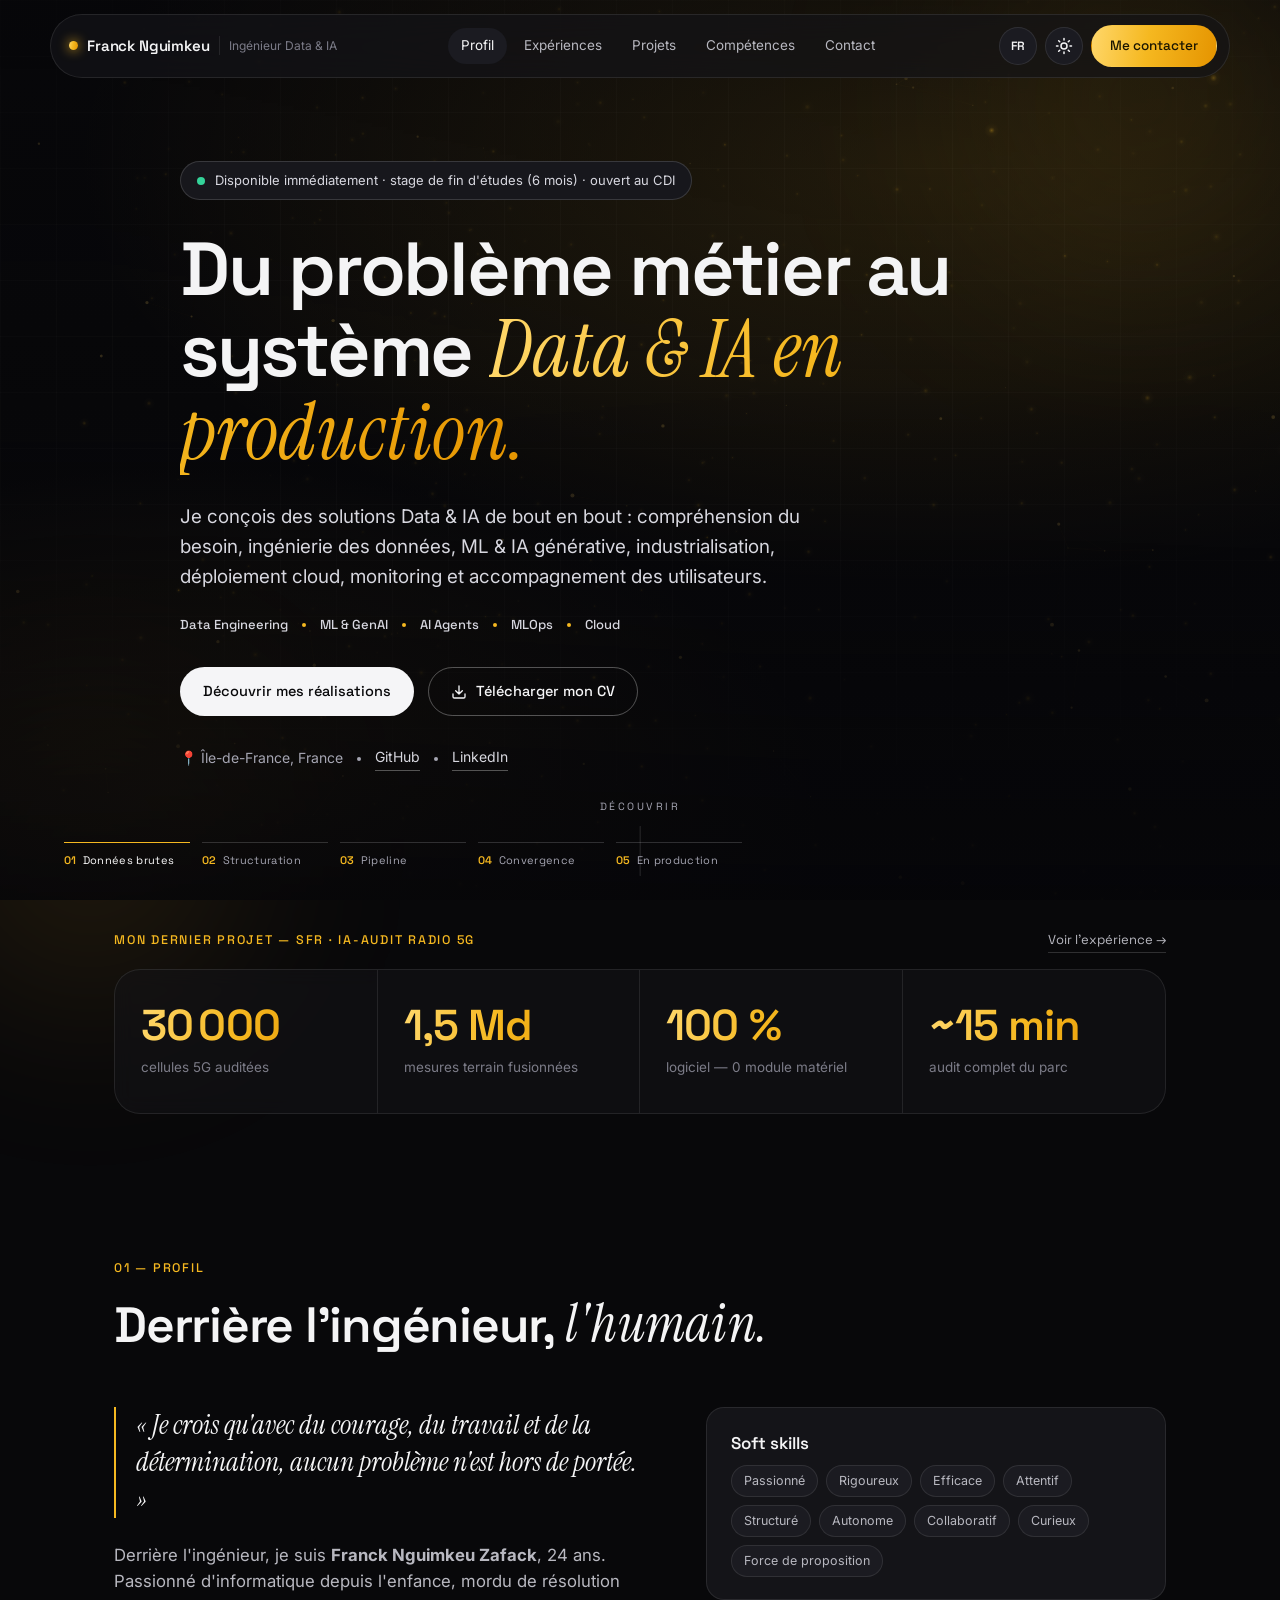
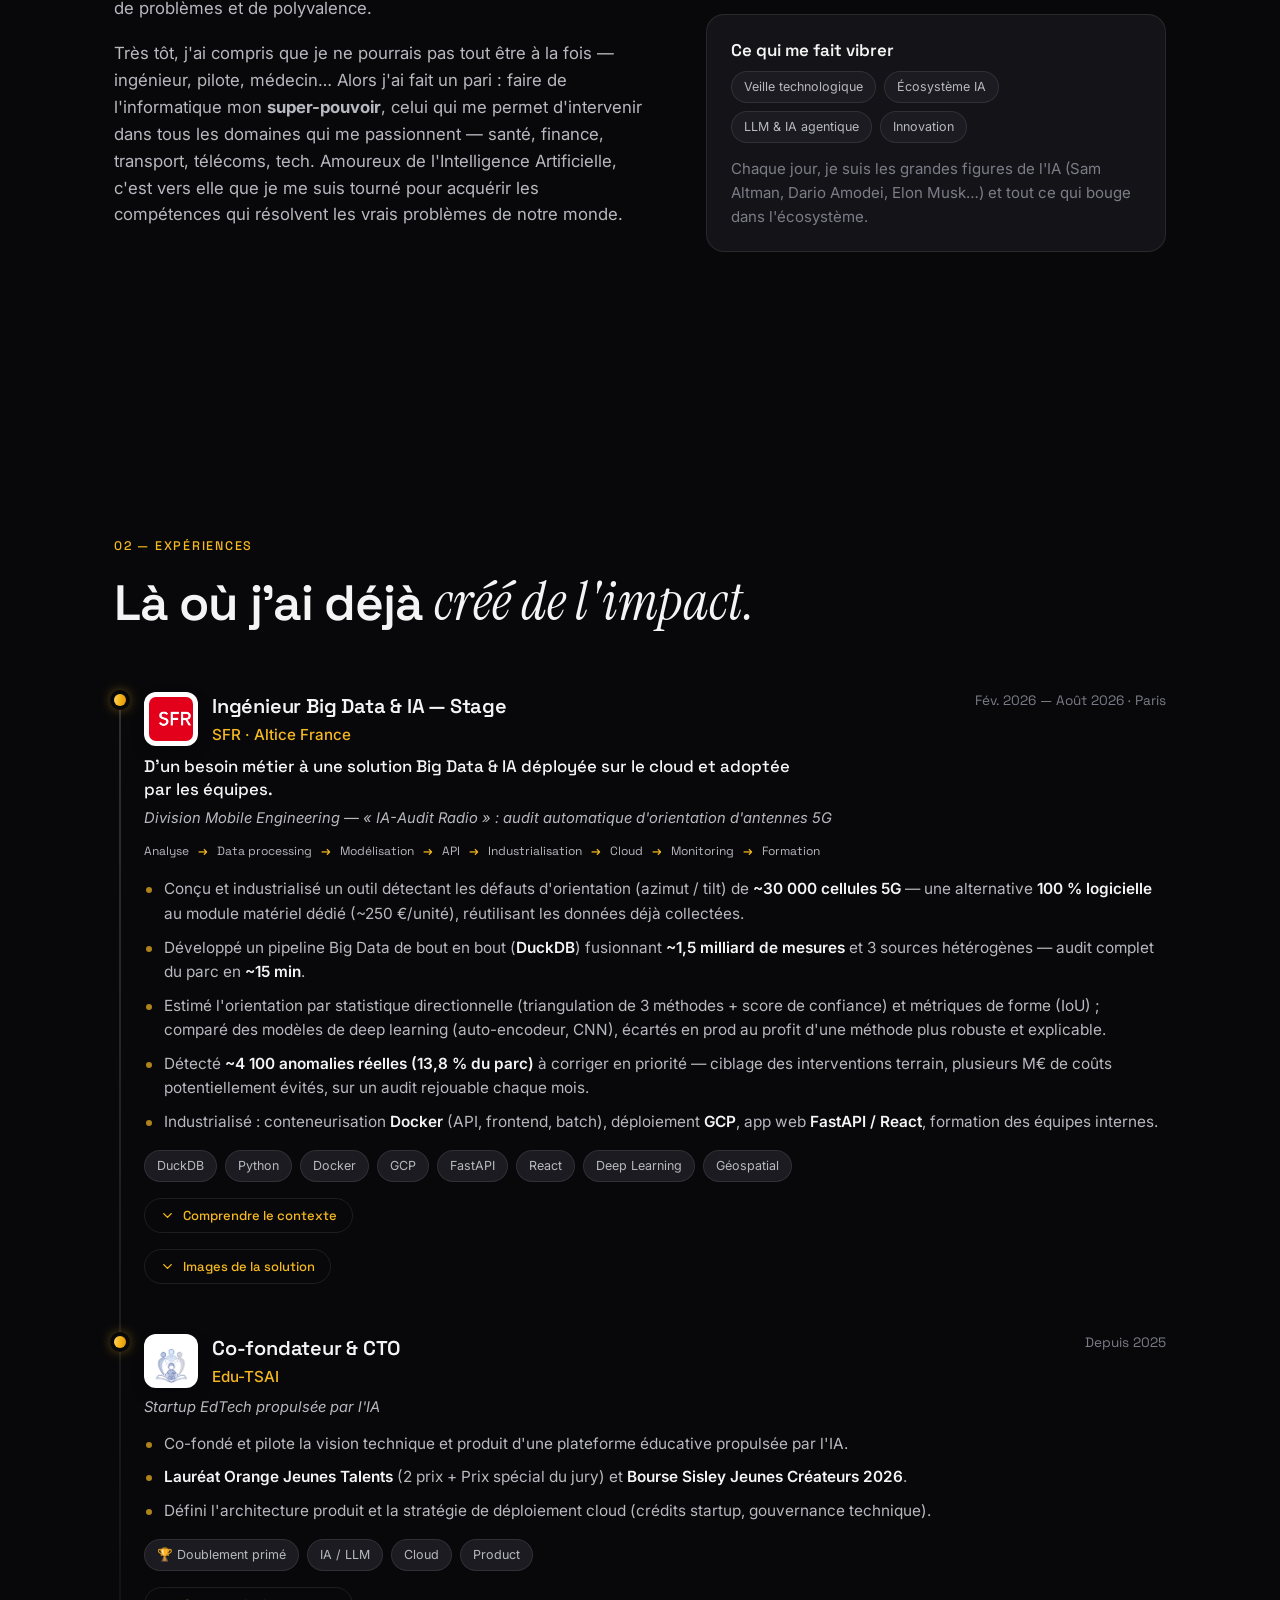
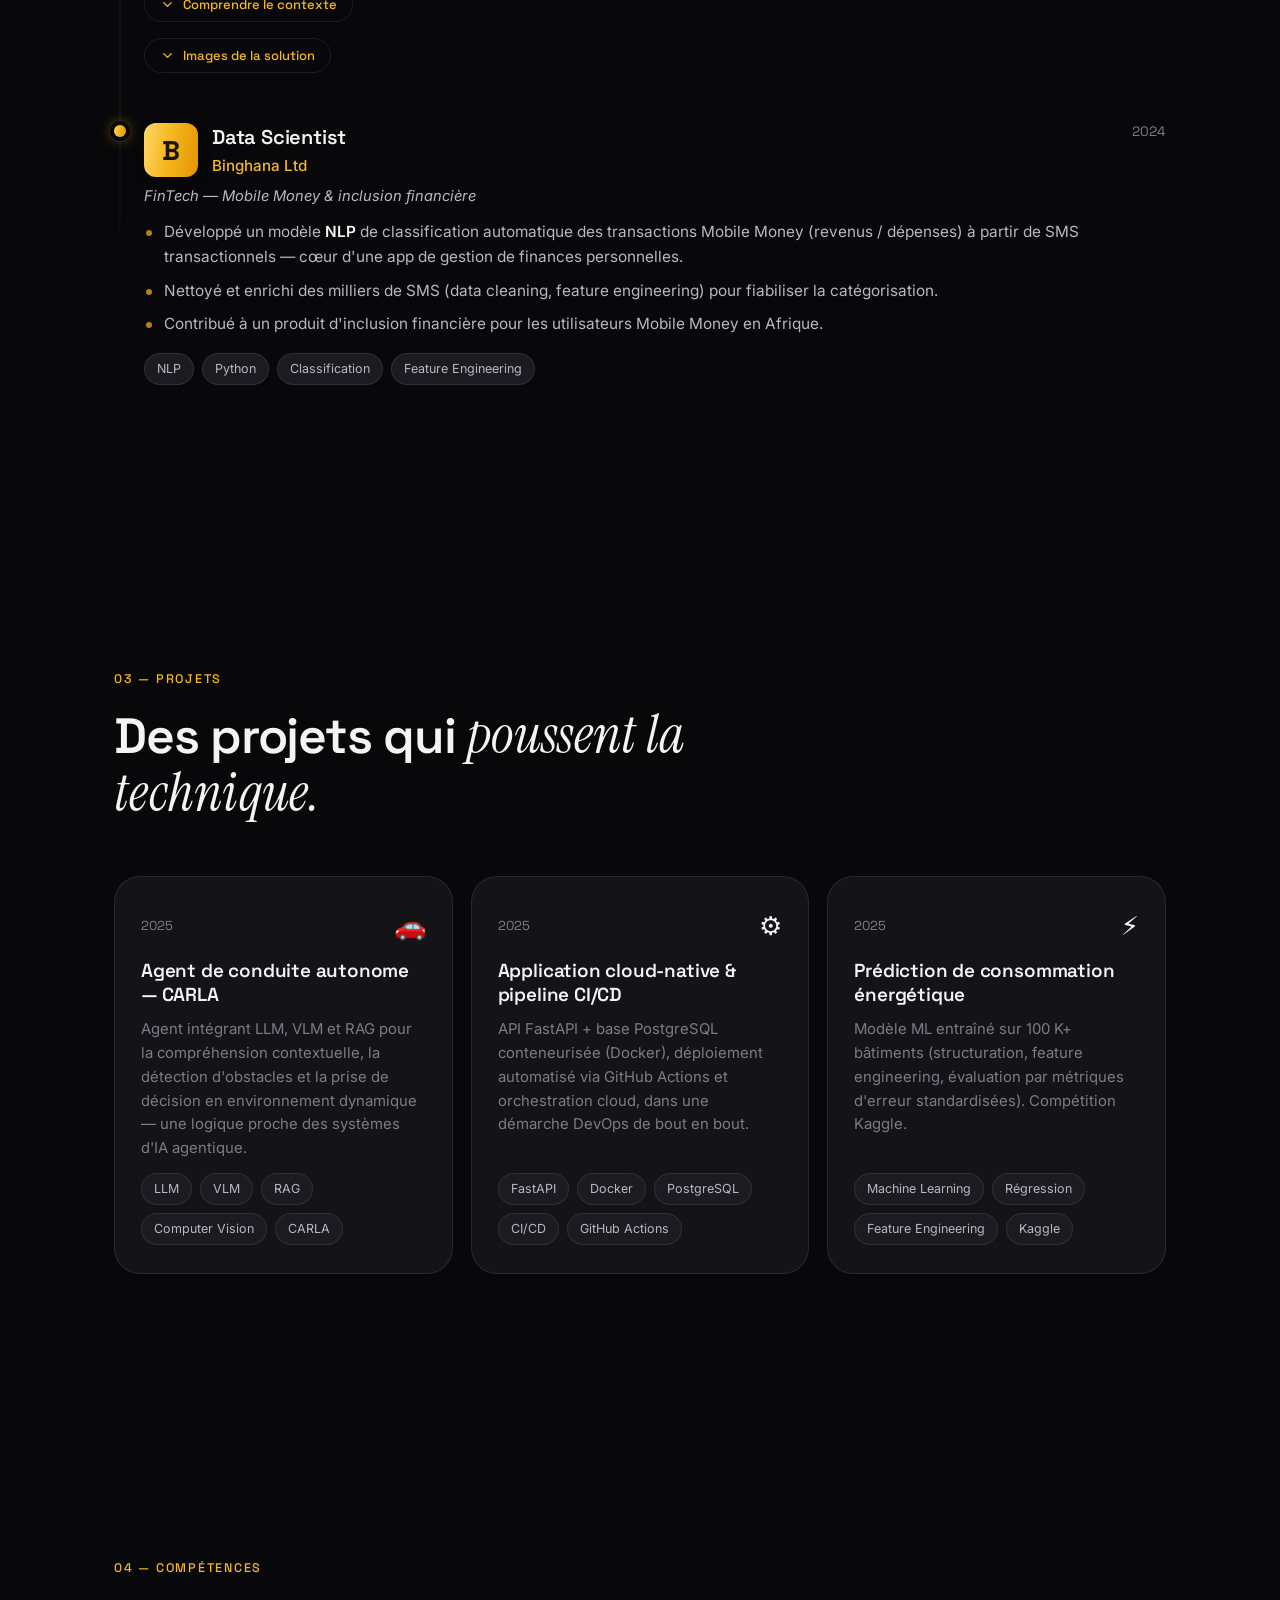
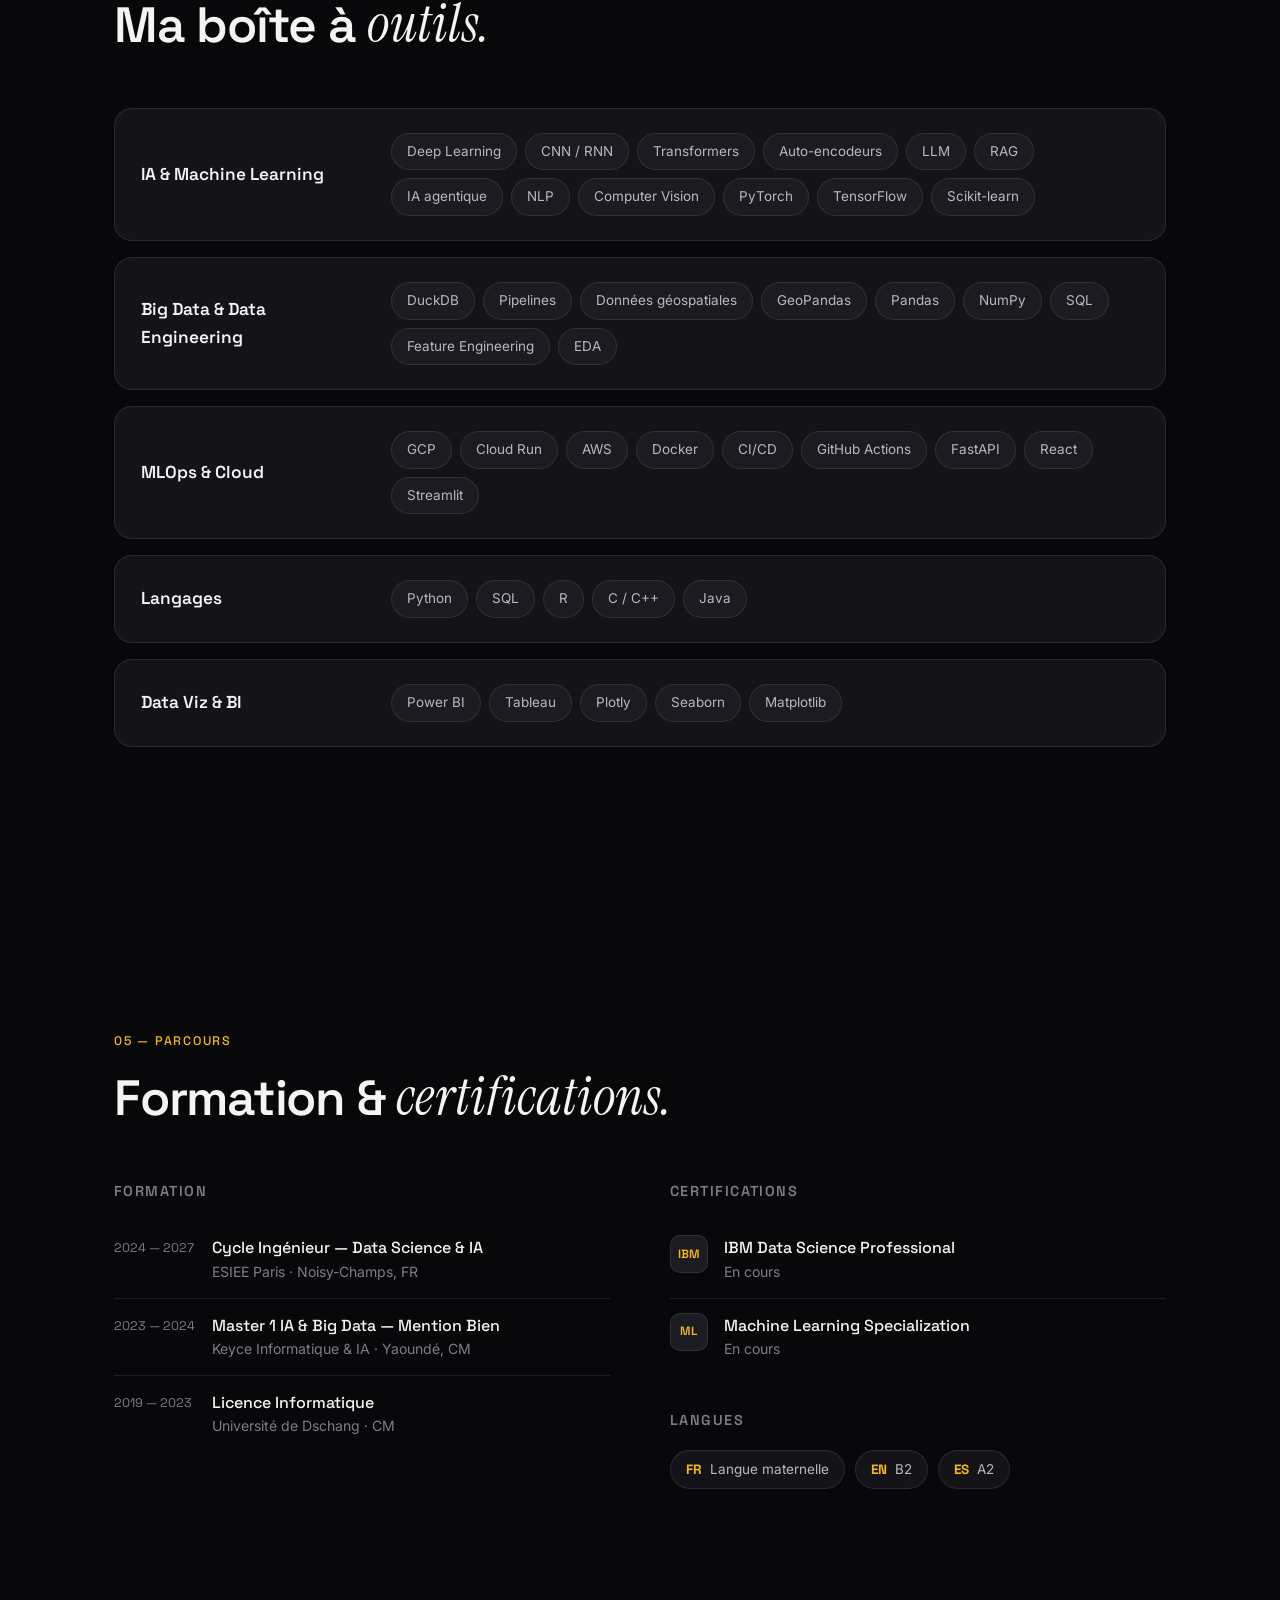
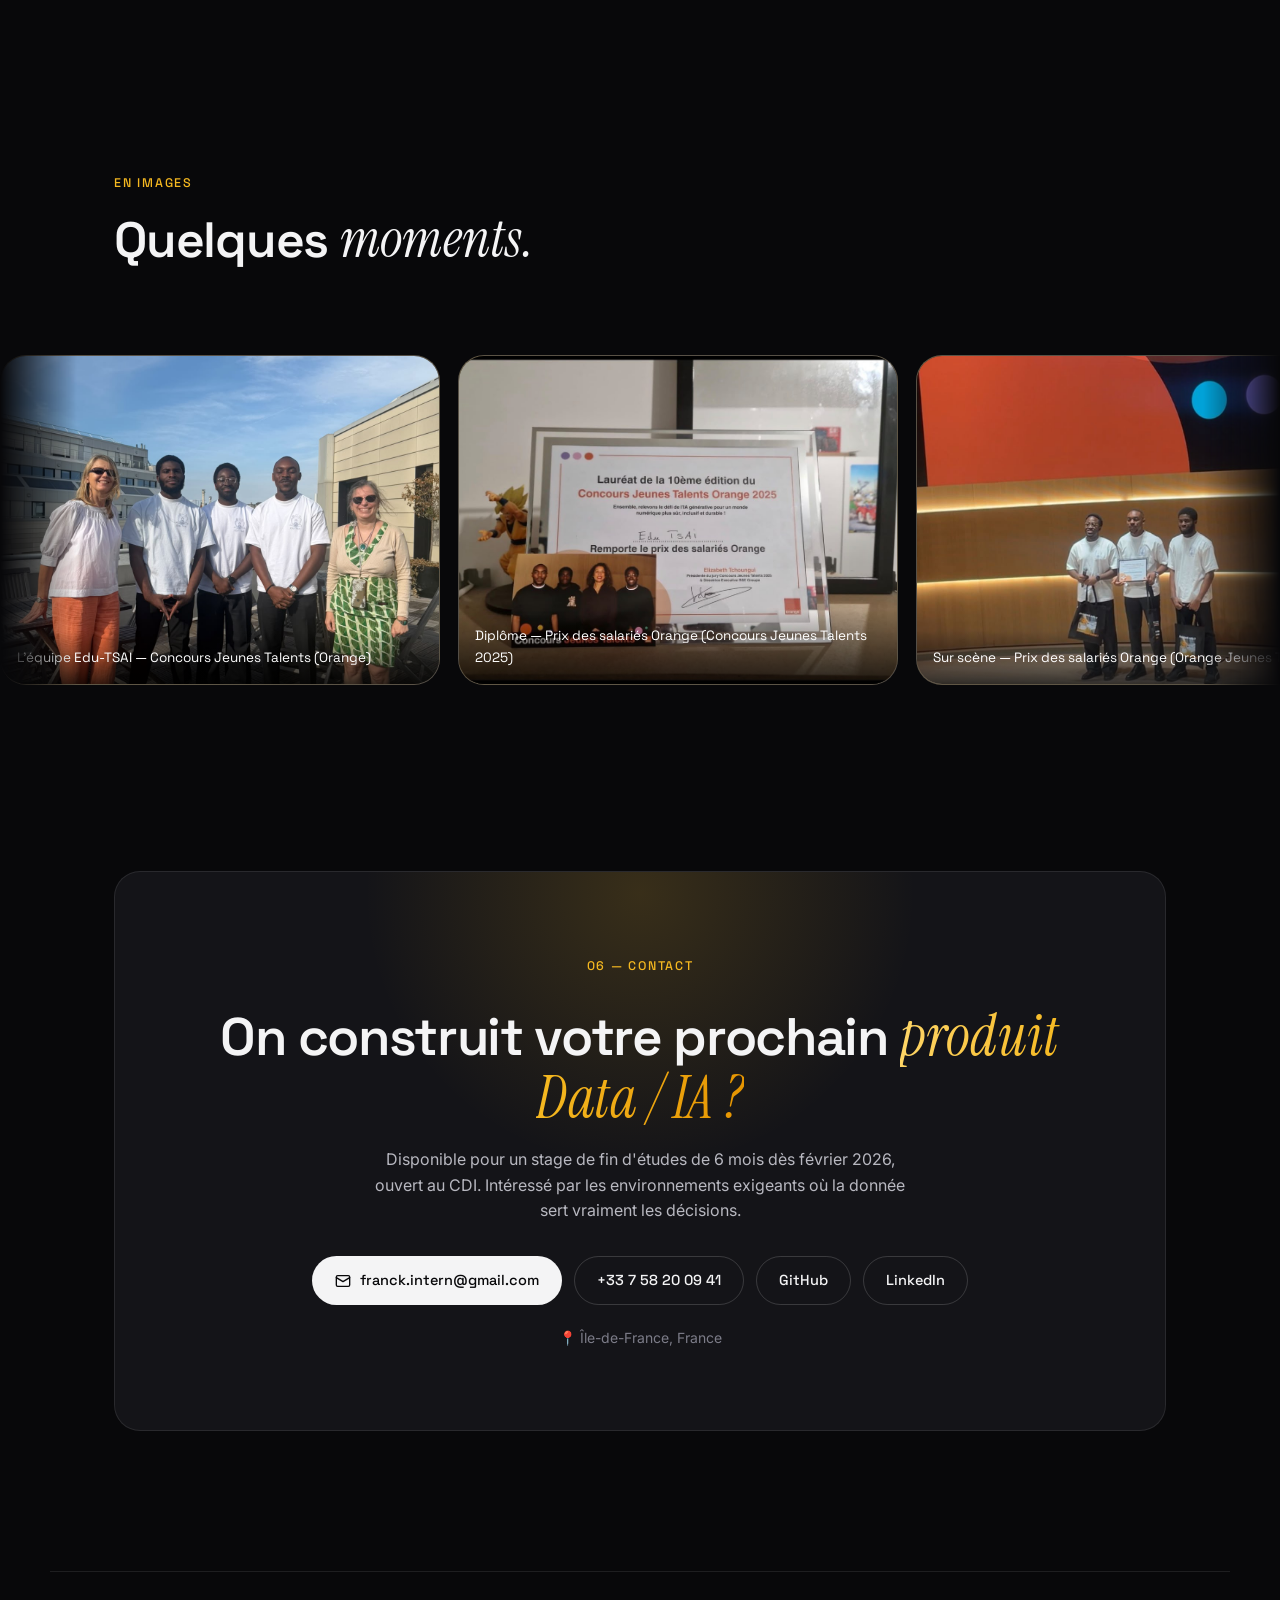
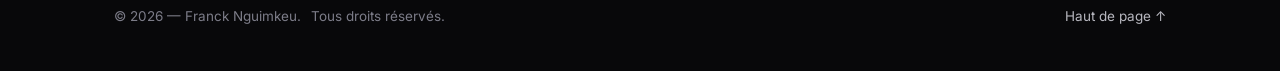
==== index.html @ ac50e58f "Portfolio Franck Nguimkeu — version initiale Co-Authored-By: Claude Opus 4.8 <noreply@anthropic.com>" ====
<!DOCTYPE html>
<html lang="fr" data-theme="dark">
<head>
  <meta charset="UTF-8" />
  <meta name="viewport" content="width=device-width, initial-scale=1.0" />
  <title>Franck Nguimkeu — Ingénieur Data & IA</title>
  <meta name="description" content="Franck Nguimkeu — Ingénieur Data & IA (ESIEE Paris). Je conçois des solutions Data & IA de bout en bout : Data Engineering, Machine Learning, IA générative & agents, MLOps et Cloud — du problème métier au système en production." />
  <meta name="keywords" content="Franck Nguimkeu, Ingénieur Data & IA, Data Scientist, Machine Learning Engineer, MLOps, Data Engineer, AI Engineer, IA générative, GenAI, IA agentique, Big Data, Cloud, ESIEE Paris, portfolio" />
  <meta name="author" content="Franck Nguimkeu" />
  <meta name="robots" content="index, follow" />
  <meta name="theme-color" content="#0b0b0e" />
  <link rel="canonical" href="https://francknguimkeu.com/" />

  <!-- Open Graph -->
  <meta property="og:type" content="website" />
  <meta property="og:site_name" content="Franck Nguimkeu — Portfolio" />
  <meta property="og:locale" content="fr_FR" />
  <meta property="og:url" content="https://francknguimkeu.com/" />
  <meta property="og:title" content="Franck Nguimkeu — Ingénieur Data & IA" />
  <meta property="og:description" content="Du problème métier au système Data & IA en production. Data Engineering · ML & GenAI · AI Agents · MLOps · Cloud." />
  <meta property="og:image" content="https://francknguimkeu.com/assets/img/og-image.png" />
  <meta property="og:image:width" content="1200" />
  <meta property="og:image:height" content="630" />
  <meta property="og:image:alt" content="Franck Nguimkeu — Ingénieur Data & IA" />

  <!-- Twitter -->
  <meta name="twitter:card" content="summary_large_image" />
  <meta name="twitter:title" content="Franck Nguimkeu — Ingénieur Data & IA" />
  <meta name="twitter:description" content="Du problème métier au système Data & IA en production." />
  <meta name="twitter:image" content="https://francknguimkeu.com/assets/img/og-image.png" />

  <!-- Structured data (Person) -->
  <script type="application/ld+json">
  {
    "@context": "https://schema.org",
    "@type": "Person",
    "name": "Franck Nguimkeu Zafack",
    "alternateName": "Franck Nguimkeu",
    "jobTitle": "Ingénieur Data & IA",
    "url": "https://francknguimkeu.com/",
    "image": "https://francknguimkeu.com/assets/img/og-image.png",
    "email": "franck.intern@gmail.com",
    "alumniOf": { "@type": "CollegeOrUniversity", "name": "ESIEE Paris" },
    "knowsAbout": ["Data Engineering", "Machine Learning", "IA générative", "IA agentique", "MLOps", "Cloud", "Big Data", "Deep Learning", "NLP", "Computer Vision"],
    "sameAs": ["https://github.com/franckdollar916", "https://www.linkedin.com/in/franck-nguimkeu"]
  }
  </script>

  <link rel="icon" href="data:image/svg+xml,<svg xmlns='http://www.w3.org/2000/svg' viewBox='0 0 100 100'><text y='.9em' font-size='90' font-weight='700'>F</text></svg>" />

  <!-- Fonts -->
  <link rel="preconnect" href="https://fonts.googleapis.com" />
  <link rel="preconnect" href="https://fonts.gstatic.com" crossorigin />
  <link href="https://fonts.googleapis.com/css2?family=Space+Grotesk:wght@400;500;600;700&family=Inter:wght@400;500;600&family=Instrument+Serif:ital@0;1&display=swap" rel="stylesheet" />

  <link rel="stylesheet" href="styles.css?v=13" />
</head>
<body>
  <!-- Animated dotted / gradient background -->
  <canvas id="bg-canvas" aria-hidden="true"></canvas>
  <div class="orb orb-1" aria-hidden="true"></div>
  <div class="orb orb-2" aria-hidden="true"></div>

  <!-- Progress bar -->
  <div class="scroll-progress" id="scrollProgress" aria-hidden="true"></div>

  <!-- ============ NAV ============ -->
  <header class="nav" id="nav">
    <a href="#top" class="nav__brand">
      <span class="nav__dot"></span>
      <span class="nav__name">Franck Nguimkeu</span>
      <span class="nav__role" data-i18n="nav.role">Ingénieur Data &amp; IA</span>
    </a>

    <nav class="nav__links" aria-label="Navigation principale">
      <a href="#about" data-i18n="nav.about">Profil</a>
      <a href="#experience" data-i18n="nav.exp">Expériences</a>
      <a href="#projects" data-i18n="nav.projects">Projets</a>
      <a href="#skills" data-i18n="nav.skills">Compétences</a>
      <a href="#contact" data-i18n="nav.contact">Contact</a>
    </nav>

    <div class="nav__actions">
      <button class="toggle" id="langToggle" aria-label="Changer de langue" title="FR / EN">
        <span class="toggle__label" id="langLabel">FR</span>
      </button>
      <button class="toggle" id="themeToggle" aria-label="Changer de thème" title="Thème clair / sombre">
        <svg class="icon-sun" viewBox="0 0 24 24" width="18" height="18" fill="none" stroke="currentColor" stroke-width="2" stroke-linecap="round"><circle cx="12" cy="12" r="4"/><path d="M12 2v2M12 20v2M4.9 4.9l1.4 1.4M17.7 17.7l1.4 1.4M2 12h2M20 12h2M4.9 19.1l1.4-1.4M17.7 6.3l1.4-1.4"/></svg>
        <svg class="icon-moon" viewBox="0 0 24 24" width="18" height="18" fill="none" stroke="currentColor" stroke-width="2" stroke-linecap="round" stroke-linejoin="round"><path d="M21 12.8A9 9 0 1 1 11.2 3a7 7 0 0 0 9.8 9.8z"/></svg>
      </button>
      <a href="#contact" class="btn btn--pill nav__cta" data-i18n="nav.cta">Me contacter</a>
      <button class="nav__burger" id="burger" aria-label="Menu"><span></span><span></span></button>
    </div>
  </header>

  <main id="top">
    <!-- ============ HERO ============ -->
    <section class="hero" id="hero">
      <!-- Cinematic background: optional video (drop assets/video/hero.mp4) + generative AI canvas fallback -->
      <div class="hero__media" aria-hidden="true">
        <video class="hero__video" id="heroVideo" muted loop playsinline preload="auto" poster="assets/img/hero-poster.jpg">
          <source id="heroVideoSrc" src="assets/video/hero.mp4" type="video/mp4" />
        </video>
        <canvas id="hero-canvas"></canvas>
        <div class="hero__overlay"></div>
        <div class="hero__grid-lines"></div>
      </div>

      <div class="hero__inner reveal">
        <div class="hero__badge">
          <span class="pulse"></span>
          <span data-i18n="hero.status">Disponible immédiatement · stage de fin d'études (6 mois) · ouvert au CDI</span>
        </div>

        <h1 class="hero__title">
          <span data-i18n="hero.l1">Du problème métier au système</span>
          <span class="ital grad" data-i18n="hero.l2">Data &amp; IA en production.</span>
        </h1>

        <p class="hero__sub" data-i18n="hero.sub">
          Je conçois des solutions Data &amp; IA de bout en bout : compréhension du besoin, ingénierie des données, ML &amp; IA générative, industrialisation, déploiement cloud, monitoring et accompagnement des utilisateurs.
        </p>

        <div class="hero__skills" aria-label="Domaines d'expertise">
          <span>Data Engineering</span><span>ML &amp; GenAI</span><span>AI Agents</span><span>MLOps</span><span>Cloud</span>
        </div>

        <div class="hero__cta">
          <a href="#projects" class="btn btn--primary" data-i18n="hero.cta1">Découvrir mes réalisations</a>
          <a href="assets/cv/CV_Franck_Nguimkeu_FR.pdf" target="_blank" rel="noopener" class="btn btn--ghost" id="cvLink">
            <svg viewBox="0 0 24 24" width="16" height="16" fill="none" stroke="currentColor" stroke-width="2" stroke-linecap="round" stroke-linejoin="round"><path d="M21 15v4a2 2 0 0 1-2 2H5a2 2 0 0 1-2-2v-4M7 10l5 5 5-5M12 15V3"/></svg>
            <span data-i18n="hero.cta2">Télécharger mon CV</span>
          </a>
        </div>

        <div class="hero__meta">
          <span>📍 Île-de-France, France</span>
          <span class="dot-sep"></span>
          <a href="https://github.com/franckdollar916" target="_blank" rel="noopener">GitHub</a>
          <span class="dot-sep"></span>
          <a href="#contact" class="js-linkedin">LinkedIn</a>
        </div>
      </div>

      <ol class="hero__phases" id="heroPhases" aria-hidden="true">
        <li><span class="hp-line"></span><span class="hp-txt"><b>01</b> <span data-i18n="phase.1">Données brutes</span></span></li>
        <li><span class="hp-line"></span><span class="hp-txt"><b>02</b> <span data-i18n="phase.2">Structuration</span></span></li>
        <li><span class="hp-line"></span><span class="hp-txt"><b>03</b> <span data-i18n="phase.3">Pipeline</span></span></li>
        <li><span class="hp-line"></span><span class="hp-txt"><b>04</b> <span data-i18n="phase.4">Convergence</span></span></li>
        <li><span class="hp-line"></span><span class="hp-txt"><b>05</b> <span data-i18n="phase.5">En production</span></span></li>
      </ol>

      <a href="#about" class="hero__scroll" aria-label="Défiler vers le bas">
        <span class="hero__scroll-txt" data-i18n="hero.scroll">Découvrir</span>
        <span class="hero__scroll-line"></span>
      </a>
    </section>

    <!-- ============ STATS ============ -->
    <section class="stats" aria-label="Chiffres clés">
      <div class="stats__head reveal">
        <span class="eyebrow" data-i18n="stats.eyebrow">Mon dernier projet — SFR · IA-Audit Radio 5G</span>
        <a href="#experience" class="stats__link" data-i18n="stats.link">Voir l'expérience →</a>
      </div>
      <div class="stats__grid">
        <div class="stat reveal">
          <span class="stat__num" data-count="30000" data-suffix="">0</span>
          <span class="stat__label" data-i18n="stat.cells">cellules 5G auditées</span>
        </div>
        <div class="stat reveal">
          <span class="stat__num" data-count="1.5" data-decimals="1" data-suffix=" Md">0</span>
          <span class="stat__label" data-i18n="stat.measures">mesures terrain fusionnées</span>
        </div>
        <div class="stat reveal">
          <span class="stat__num" data-count="100" data-suffix=" %">0</span>
          <span class="stat__label" data-i18n="stat.software">logiciel — 0 module matériel</span>
        </div>
        <div class="stat reveal">
          <span class="stat__num" data-count="15" data-prefix="~" data-suffix=" min">0</span>
          <span class="stat__label" data-i18n="stat.audit">audit complet du parc</span>
        </div>
      </div>
    </section>

    <!-- ============ ABOUT ============ -->
    <section class="section about" id="about">
      <div class="section__head reveal">
        <span class="eyebrow" data-i18n="about.eyebrow">01 — Profil</span>
        <h2 class="section__title">
          <span data-i18n="about.title1">Derrière l'ingénieur,</span>
          <span class="ital" data-i18n="about.title2">l'humain.</span>
        </h2>
      </div>

      <div class="about__grid">
        <div class="about__text reveal">
          <blockquote class="about__quote" data-i18n="about.quote">« Je crois qu'avec du courage, du travail et de la détermination, aucun problème n'est hors de portée. »</blockquote>
          <p data-i18n="about.bio1">Derrière l'ingénieur, je suis <strong>Franck Nguimkeu Zafack</strong>, 24 ans. Passionné d'informatique depuis l'enfance, mordu de résolution de problèmes et de polyvalence.</p>
          <p data-i18n="about.bio2">Très tôt, j'ai compris que je ne pourrais pas tout être à la fois — ingénieur, pilote, médecin… Alors j'ai fait un pari : faire de l'informatique mon <strong>super-pouvoir</strong>, celui qui me permet d'intervenir dans tous les domaines qui me passionnent — santé, finance, transport, télécoms, tech. Amoureux de l'Intelligence Artificielle, c'est vers elle que je me suis tourné pour acquérir les compétences qui résolvent les vrais problèmes de notre monde.</p>
        </div>

        <div class="about__cards">
          <div class="mini-card reveal">
            <h3 data-i18n="about.soft">Soft skills</h3>
            <div class="chips">
              <span data-i18n="soft.1">Passionné</span><span data-i18n="soft.2">Rigoureux</span><span data-i18n="soft.3">Efficace</span><span data-i18n="soft.4">Attentif</span><span data-i18n="soft.5">Structuré</span><span data-i18n="soft.6">Autonome</span><span data-i18n="soft.7">Collaboratif</span><span data-i18n="soft.8">Curieux</span><span data-i18n="soft.9">Force de proposition</span>
            </div>
          </div>
          <div class="mini-card reveal">
            <h3 data-i18n="about.interests">Ce qui me fait vibrer</h3>
            <div class="chips">
              <span data-i18n="int.1">Veille technologique</span><span data-i18n="int.2">Écosystème IA</span><span data-i18n="int.3">LLM &amp; IA agentique</span><span data-i18n="int.4">Innovation</span>
            </div>
            <p class="mini-card__note" data-i18n="about.interests_txt">Chaque jour, je suis les grandes figures de l'IA (Sam Altman, Dario Amodei, Elon Musk…) et tout ce qui bouge dans l'écosystème.</p>
          </div>
        </div>
      </div>
    </section>

    <!-- ============ EXPERIENCE ============ -->
    <section class="section experience" id="experience">
      <div class="section__head reveal">
        <span class="eyebrow" data-i18n="exp.eyebrow">02 — Expériences</span>
        <h2 class="section__title">
          <span data-i18n="exp.title1">Là où j'ai déjà</span>
          <span class="ital" data-i18n="exp.title2">créé de l'impact.</span>
        </h2>
      </div>

      <div class="timeline">
        <!-- SFR -->
        <article class="tl-item reveal">
          <div class="tl-item__marker"></div>
          <div class="tl-item__head">
            <div class="tl-item__id">
              <img class="tl-logo" src="assets/img/logos/sfr.webp" alt="Logo SFR" loading="lazy" />
              <div>
                <h3 class="tl-item__role" data-i18n="exp.sfr.role">Ingénieur Big Data &amp; IA — Stage</h3>
                <span class="tl-item__org">SFR · Altice France</span>
              </div>
            </div>
            <span class="tl-item__date">Fév. 2026 — Août 2026 · Paris</span>
          </div>
          <p class="tl-item__punch" data-i18n="exp.sfr.punch">D'un besoin métier à une solution Big Data &amp; IA déployée sur le cloud et adoptée par les équipes.</p>
          <p class="tl-item__tag" data-i18n="exp.sfr.tag">Division Mobile Engineering — « IA-Audit Radio » : audit automatique d'orientation d'antennes 5G</p>
          <div class="tl-chain" aria-label="Chaîne de bout en bout">
            <span data-i18n="chain.1">Analyse</span><span data-i18n="chain.2">Data processing</span><span data-i18n="chain.3">Modélisation</span><span data-i18n="chain.4">API</span><span data-i18n="chain.5">Industrialisation</span><span data-i18n="chain.6">Cloud</span><span data-i18n="chain.7">Monitoring</span><span data-i18n="chain.8">Formation</span>
          </div>
          <ul class="tl-item__list">
            <li data-i18n="exp.sfr.b1">Conçu et industrialisé un outil détectant les défauts d'orientation (azimut / tilt) de <strong>~30 000 cellules 5G</strong> — une alternative <strong>100 % logicielle</strong> au module matériel dédié (~250 €/unité), réutilisant les données déjà collectées.</li>
            <li data-i18n="exp.sfr.b2">Développé un pipeline Big Data de bout en bout (<strong>DuckDB</strong>) fusionnant <strong>~1,5 milliard de mesures</strong> et 3 sources hétérogènes — audit complet du parc en <strong>~15 min</strong>.</li>
            <li data-i18n="exp.sfr.b3">Estimé l'orientation par statistique directionnelle (triangulation de 3 méthodes + score de confiance) et métriques de forme (IoU) ; comparé des modèles de deep learning (auto-encodeur, CNN), écartés en prod au profit d'une méthode plus robuste et explicable.</li>
            <li data-i18n="exp.sfr.b4">Détecté <strong>~4 100 anomalies réelles (13,8 % du parc)</strong> à corriger en priorité — ciblage des interventions terrain, plusieurs M€ de coûts potentiellement évités, sur un audit rejouable chaque mois.</li>
            <li data-i18n="exp.sfr.b5">Industrialisé : conteneurisation <strong>Docker</strong> (API, frontend, batch), déploiement <strong>GCP</strong>, app web <strong>FastAPI / React</strong>, formation des équipes internes.</li>
          </ul>
          <div class="chips">
            <span>DuckDB</span><span>Python</span><span>Docker</span><span>GCP</span><span>FastAPI</span><span>React</span><span>Deep Learning</span><span>Géospatial</span>
          </div>
          <button class="ctx-toggle" type="button" aria-expanded="false">
            <svg class="ctx-toggle__ico" viewBox="0 0 24 24" width="15" height="15" fill="none" stroke="currentColor" stroke-width="2.2" stroke-linecap="round" stroke-linejoin="round"><path d="m6 9 6 6 6-6"/></svg>
            <span data-i18n="exp.ctxbtn">Comprendre le contexte</span>
          </button>
          <div class="ctx-panel">
            <p data-i18n="exp.sfr.ctx">La mission d'un opérateur télécom : offrir une <strong>qualité de service</strong> irréprochable — ce qui passe par une bonne <strong>couverture radio</strong> sur tout le territoire, assurée par des <strong>milliers de pylônes</strong>. Chaque pylône porte <strong>3 antennes</strong>, orientées pour couvrir chacune ~<strong>120°</strong>. Problème : sur le terrain, la couverture réelle ne correspond pas toujours à ce qui a été <strong>planifié</strong> en interne — il faut donc vérifier cette conformité. Or déployer des équipes partout, en permanence, est impossible ; et les <strong>modules matériels</strong> proposés par les constructeurs, multipliés par des <strong>milliers de sites</strong>, représentent des <strong>millions d'euros</strong>. D'où ma solution : un <strong>outil d'IA</strong> qui analyse <em>tout le parc 5G de SFR</em>, vérifie la conformité de chaque site et fait remonter en priorité ceux qui présentent le plus fort risque d'inadéquation.</p>
          </div>
          <button class="ctx-toggle" type="button" aria-expanded="false">
            <svg class="ctx-toggle__ico" viewBox="0 0 24 24" width="15" height="15" fill="none" stroke="currentColor" stroke-width="2.2" stroke-linecap="round" stroke-linejoin="round"><path d="m6 9 6 6 6-6"/></svg>
            <span data-i18n="exp.demoBtn">Images de la solution</span>
          </button>
          <div class="ctx-panel media-panel" data-media="sfr"></div>
        </article>

        <!-- Edu-TSAI -->
        <article class="tl-item reveal">
          <div class="tl-item__marker"></div>
          <div class="tl-item__head">
            <div class="tl-item__id">
              <img class="tl-logo" src="assets/img/logos/edu-tsai.png" alt="Logo Edu-TSAI" loading="lazy" />
              <div>
                <h3 class="tl-item__role" data-i18n="exp.edu.role">Co-fondateur &amp; CTO</h3>
                <span class="tl-item__org">Edu-TSAI</span>
              </div>
            </div>
            <span class="tl-item__date" data-i18n="exp.edu.date">Depuis 2025</span>
          </div>
          <p class="tl-item__tag" data-i18n="exp.edu.tag">Startup EdTech propulsée par l'IA</p>
          <ul class="tl-item__list">
            <li data-i18n="exp.edu.b1">Co-fondé et pilote la vision technique et produit d'une plateforme éducative propulsée par l'IA.</li>
            <li data-i18n="exp.edu.b2"><strong>Lauréat Orange Jeunes Talents</strong> (2 prix + Prix spécial du jury) et <strong>Bourse Sisley Jeunes Créateurs 2026</strong>.</li>
            <li data-i18n="exp.edu.b3">Défini l'architecture produit et la stratégie de déploiement cloud (crédits startup, gouvernance technique).</li>
          </ul>
          <div class="chips">
            <span data-i18n="chip.award">🏆 Doublement primé</span><span>IA / LLM</span><span>Cloud</span><span>Product</span>
          </div>
          <button class="ctx-toggle" type="button" aria-expanded="false">
            <svg class="ctx-toggle__ico" viewBox="0 0 24 24" width="15" height="15" fill="none" stroke="currentColor" stroke-width="2.2" stroke-linecap="round" stroke-linejoin="round"><path d="m6 9 6 6 6-6"/></svg>
            <span data-i18n="exp.ctxbtn">Comprendre le contexte</span>
          </button>
          <div class="ctx-panel">
            <p data-i18n="exp.edu.ctxi"><strong>Edu-TSAI</strong> est une plateforme éducative propulsée par l'IA, dédiée à l'éducation des <strong>enfants autistes</strong> et à l'accompagnement des acteurs autour d'eux : <strong>enseignants, AESH</strong> (Accompagnants d'Élèves en Situation de Handicap) et <strong>parents</strong>.</p>
            <p data-i18n="exp.edu.ctxp"><strong>Le problème :</strong> le système éducatif peine à répondre concrètement aux besoins de ces enfants, faute de moyens adaptés. Chaque enfant autiste est unique — besoins, sensibilités, mode de communication — et l'enseignant doit personnaliser chaque support. Un vrai calvaire avec 5 à 10 enfants à charge.</p>
            <p class="ctx-panel__sub" data-i18n="exp.edu.ctxr">Nos réponses :</p>
            <ul class="ctx-list">
              <li data-i18n="exp.edu.ctx1"><strong>Personnalisation automatique</strong> — la plateforme part du profil de chaque enfant pour adapter les supports : simple, rapide, efficace.</li>
              <li data-i18n="exp.edu.ctx2"><strong>Synergie des acteurs</strong> — enseignant, AESH et parent partagent enfin un espace collaboratif et le même niveau d'information (là où les réunions communes n'avaient lieu qu'1 à 2 fois par an… parfois jamais).</li>
              <li data-i18n="exp.edu.ctx3"><strong>Tableau de bord</strong> — mesurer les progrès, voir ce qui marche, ce qu'il faut arrêter ou améliorer.</li>
              <li data-i18n="exp.edu.ctx4"><strong>Dossier de suivi</strong> — fini le dossier papier à retransmettre à chaque changement de classe, dans un contexte de pénurie criante d'AESH.</li>
            </ul>
          </div>
          <button class="ctx-toggle" type="button" aria-expanded="false">
            <svg class="ctx-toggle__ico" viewBox="0 0 24 24" width="15" height="15" fill="none" stroke="currentColor" stroke-width="2.2" stroke-linecap="round" stroke-linejoin="round"><path d="m6 9 6 6 6-6"/></svg>
            <span data-i18n="exp.demoBtn">Images de la solution</span>
          </button>
          <div class="ctx-panel media-panel" data-media="edu"></div>
        </article>

        <!-- Binghana -->
        <article class="tl-item reveal">
          <div class="tl-item__marker"></div>
          <div class="tl-item__head">
            <div class="tl-item__id">
              <span class="tl-logo tl-logo--mono" aria-label="Binghana Ltd" role="img">B</span>
              <div>
                <h3 class="tl-item__role">Data Scientist</h3>
                <span class="tl-item__org">Binghana Ltd</span>
              </div>
            </div>
            <span class="tl-item__date">2024</span>
          </div>
          <p class="tl-item__tag" data-i18n="exp.bin.tag">FinTech — Mobile Money &amp; inclusion financière</p>
          <ul class="tl-item__list">
            <li data-i18n="exp.bin.b1">Développé un modèle <strong>NLP</strong> de classification automatique des transactions Mobile Money (revenus / dépenses) à partir de SMS transactionnels — cœur d'une app de gestion de finances personnelles.</li>
            <li data-i18n="exp.bin.b2">Nettoyé et enrichi des milliers de SMS (data cleaning, feature engineering) pour fiabiliser la catégorisation.</li>
            <li data-i18n="exp.bin.b3">Contribué à un produit d'inclusion financière pour les utilisateurs Mobile Money en Afrique.</li>
          </ul>
          <div class="chips">
            <span>NLP</span><span>Python</span><span>Classification</span><span>Feature Engineering</span>
          </div>
        </article>
      </div>
    </section>

    <!-- ============ PROJECTS ============ -->
    <section class="section projects" id="projects">
      <div class="section__head reveal">
        <span class="eyebrow" data-i18n="proj.eyebrow">03 — Projets</span>
        <h2 class="section__title">
          <span data-i18n="proj.title1">Des projets qui</span>
          <span class="ital" data-i18n="proj.title2">poussent la technique.</span>
        </h2>
      </div>

      <div class="proj-grid">
        <article class="proj-card reveal">
          <div class="proj-card__top">
            <span class="proj-card__year">2025</span>
            <span class="proj-card__ico">🚗</span>
          </div>
          <h3 data-i18n="proj.carla.t">Agent de conduite autonome — CARLA</h3>
          <p data-i18n="proj.carla.p">Agent intégrant LLM, VLM et RAG pour la compréhension contextuelle, la détection d'obstacles et la prise de décision en environnement dynamique — une logique proche des systèmes d'IA agentique.</p>
          <div class="chips">
            <span>LLM</span><span>VLM</span><span>RAG</span><span>Computer Vision</span><span>CARLA</span>
          </div>
        </article>

        <article class="proj-card reveal">
          <div class="proj-card__top">
            <span class="proj-card__year">2025</span>
            <span class="proj-card__ico">⚙️</span>
          </div>
          <h3 data-i18n="proj.devops.t">Application cloud-native &amp; pipeline CI/CD</h3>
          <p data-i18n="proj.devops.p">API FastAPI + base PostgreSQL conteneurisée (Docker), déploiement automatisé via GitHub Actions et orchestration cloud, dans une démarche DevOps de bout en bout.</p>
          <div class="chips">
            <span>FastAPI</span><span>Docker</span><span>PostgreSQL</span><span>CI/CD</span><span>GitHub Actions</span>
          </div>
        </article>

        <article class="proj-card reveal">
          <div class="proj-card__top">
            <span class="proj-card__year">2025</span>
            <span class="proj-card__ico">⚡</span>
          </div>
          <h3 data-i18n="proj.energy.t">Prédiction de consommation énergétique</h3>
          <p data-i18n="proj.energy.p">Modèle ML entraîné sur 100 K+ bâtiments (structuration, feature engineering, évaluation par métriques d'erreur standardisées). Compétition Kaggle.</p>
          <div class="chips">
            <span>Machine Learning</span><span>Régression</span><span>Feature Engineering</span><span>Kaggle</span>
          </div>
        </article>
      </div>
    </section>

    <!-- ============ SKILLS ============ -->
    <section class="section skills" id="skills">
      <div class="section__head reveal">
        <span class="eyebrow" data-i18n="skills.eyebrow">04 — Compétences</span>
        <h2 class="section__title">
          <span data-i18n="skills.title1">Ma boîte à</span>
          <span class="ital" data-i18n="skills.title2">outils.</span>
        </h2>
      </div>

      <div class="skills__grid">
        <div class="skill-group reveal">
          <h3 data-i18n="skills.g1">IA &amp; Machine Learning</h3>
          <div class="chips chips--lg">
            <span>Deep Learning</span><span>CNN / RNN</span><span>Transformers</span><span>Auto-encodeurs</span><span>LLM</span><span>RAG</span><span>IA agentique</span><span>NLP</span><span>Computer Vision</span><span>PyTorch</span><span>TensorFlow</span><span>Scikit-learn</span>
          </div>
        </div>
        <div class="skill-group reveal">
          <h3 data-i18n="skills.g2">Big Data &amp; Data Engineering</h3>
          <div class="chips chips--lg">
            <span>DuckDB</span><span>Pipelines</span><span>Données géospatiales</span><span>GeoPandas</span><span>Pandas</span><span>NumPy</span><span>SQL</span><span>Feature Engineering</span><span>EDA</span>
          </div>
        </div>
        <div class="skill-group reveal">
          <h3 data-i18n="skills.g3">MLOps &amp; Cloud</h3>
          <div class="chips chips--lg">
            <span>GCP</span><span>Cloud Run</span><span>AWS</span><span>Docker</span><span>CI/CD</span><span>GitHub Actions</span><span>FastAPI</span><span>React</span><span>Streamlit</span>
          </div>
        </div>
        <div class="skill-group reveal">
          <h3 data-i18n="skills.g4">Langages</h3>
          <div class="chips chips--lg">
            <span>Python</span><span>SQL</span><span>R</span><span>C / C++</span><span>Java</span>
          </div>
        </div>
        <div class="skill-group reveal">
          <h3 data-i18n="skills.g5">Data Viz &amp; BI</h3>
          <div class="chips chips--lg">
            <span>Power BI</span><span>Tableau</span><span>Plotly</span><span>Seaborn</span><span>Matplotlib</span>
          </div>
        </div>
      </div>
    </section>

    <!-- ============ EDUCATION ============ -->
    <section class="section edu" id="education">
      <div class="section__head reveal">
        <span class="eyebrow" data-i18n="edu.eyebrow">05 — Parcours</span>
        <h2 class="section__title">
          <span data-i18n="edu.title1">Formation &amp;</span>
          <span class="ital" data-i18n="edu.title2">certifications.</span>
        </h2>
      </div>

      <div class="edu__grid">
        <div class="edu__col reveal">
          <h3 class="edu__colhead" data-i18n="edu.formation">Formation</h3>
          <div class="edu-item">
            <span class="edu-item__date">2024 — 2027</span>
            <div>
              <h4 data-i18n="edu.f1t">Cycle Ingénieur — Data Science &amp; IA</h4>
              <p>ESIEE Paris · Noisy-Champs, FR</p>
            </div>
          </div>
          <div class="edu-item">
            <span class="edu-item__date">2023 — 2024</span>
            <div>
              <h4 data-i18n="edu.f2t">Master 1 IA &amp; Big Data — Mention Bien</h4>
              <p>Keyce Informatique &amp; IA · Yaoundé, CM</p>
            </div>
          </div>
          <div class="edu-item">
            <span class="edu-item__date">2019 — 2023</span>
            <div>
              <h4 data-i18n="edu.f3t">Licence Informatique</h4>
              <p>Université de Dschang · CM</p>
            </div>
          </div>
        </div>

        <div class="edu__col reveal">
          <h3 class="edu__colhead" data-i18n="edu.certs">Certifications</h3>
          <div class="edu-item">
            <span class="edu-item__badge">IBM</span>
            <div><h4>IBM Data Science Professional</h4><p data-i18n="edu.inprogress">En cours</p></div>
          </div>
          <div class="edu-item">
            <span class="edu-item__badge">ML</span>
            <div><h4>Machine Learning Specialization</h4><p data-i18n="edu.inprogress">En cours</p></div>
          </div>

          <h3 class="edu__colhead edu__colhead--mt" data-i18n="edu.langs">Langues</h3>
          <div class="lang-row">
            <span class="lang-pill"><strong>FR</strong> <span data-i18n="edu.native">Langue maternelle</span></span>
            <span class="lang-pill"><strong>EN</strong> B2</span>
            <span class="lang-pill"><strong>ES</strong> A2</span>
          </div>
        </div>
      </div>
    </section>

    <!-- ============ PHOTOS ============ -->
    <section class="section photos" id="photos">
      <div class="section__head reveal">
        <span class="eyebrow" data-i18n="photos.eyebrow">En images</span>
        <h2 class="section__title">
          <span data-i18n="photos.title1">Quelques</span>
          <span class="ital" data-i18n="photos.title2">moments.</span>
        </h2>
      </div>
    </section>

    <div class="marquee reveal" aria-label="Galerie photos">
      <div class="marquee__track" id="marqueeTrack">
        <figure class="photo-slide">
          <div class="photo-slide__ph"><span>🏆</span></div>
          <img src="assets/img/photo-1.jpg" alt="Remise de prix Orange Jeunes Talents" loading="lazy" onerror="this.remove()" />
          <figcaption>🏆 Orange Jeunes Talents</figcaption>
        </figure>
        <figure class="photo-slide">
          <div class="photo-slide__ph"><span>🏆</span></div>
          <img src="assets/img/photo-2.jpg" alt="Bourse Sisley Jeunes Créateurs 2026" loading="lazy" onerror="this.remove()" />
          <figcaption>🏆 Bourse Sisley 2026</figcaption>
        </figure>
        <figure class="photo-slide">
          <div class="photo-slide__ph"><span>🏢</span></div>
          <img src="assets/img/photo-3.jpg" alt="En entreprise chez SFR" loading="lazy" onerror="this.remove()" />
          <figcaption>🏢 Chez SFR</figcaption>
        </figure>
        <figure class="photo-slide">
          <div class="photo-slide__ph"><span>🎓</span></div>
          <img src="assets/img/photo-4.jpg" alt="ESIEE Paris" loading="lazy" onerror="this.remove()" />
          <figcaption>🎓 ESIEE Paris</figcaption>
        </figure>
      </div>
    </div>

    <!-- ============ CONTACT ============ -->
    <section class="section contact" id="contact">
      <div class="contact__card reveal">
        <span class="eyebrow" data-i18n="contact.eyebrow">06 — Contact</span>
        <h2 class="contact__title">
          <span data-i18n="contact.title1">On construit votre prochain</span>
          <span class="ital grad" data-i18n="contact.title2">produit Data / IA ?</span>
        </h2>
        <p class="contact__sub" data-i18n="contact.sub">Disponible pour un stage de fin d'études de 6 mois dès février 2026, ouvert au CDI. Intéressé par les environnements exigeants où la donnée sert vraiment les décisions.</p>

        <div class="contact__links">
          <a href="mailto:franck.intern@gmail.com" class="btn btn--primary">
            <svg viewBox="0 0 24 24" width="16" height="16" fill="none" stroke="currentColor" stroke-width="2" stroke-linecap="round" stroke-linejoin="round"><rect x="2" y="4" width="20" height="16" rx="2"/><path d="m2 7 10 6 10-6"/></svg>
            franck.intern@gmail.com
          </a>
          <a href="tel:+33758200941" class="btn btn--ghost">+33 7 58 20 09 41</a>
          <a href="https://github.com/franckdollar916" target="_blank" rel="noopener" class="btn btn--ghost">GitHub</a>
          <a href="#" class="btn btn--ghost js-linkedin">LinkedIn</a>
        </div>
        <p class="contact__loc">📍 Île-de-France, France</p>
      </div>
    </section>
  </main>

  <footer class="footer">
    <span>© 2026 — Franck Nguimkeu.</span>
    <span data-i18n="footer.rights">Tous droits réservés.</span>
    <a href="#top" class="footer__top" data-i18n="footer.top">Haut de page ↑</a>
  </footer>

  <!-- Lightbox (photo viewer) -->
  <div class="lightbox" id="lightbox" role="dialog" aria-modal="true" aria-label="Visionneuse photo">
    <button class="lightbox__close" aria-label="Fermer">✕</button>
    <button class="lightbox__prev" aria-label="Photo précédente">‹</button>
    <div class="lightbox__stage">
      <img class="lightbox__img" src="" alt="" />
      <div class="lightbox__bar">
        <span class="lightbox__cap"></span>
        <span class="lightbox__counter"></span>
      </div>
    </div>
    <button class="lightbox__next" aria-label="Photo suivante">›</button>
  </div>

  <script src="assets/img/gallery/photos.js?v=3"></script>
  <script src="data-hero.js?v=4"></script>
  <script src="script.js?v=17"></script>
</body>
</html>
---- styles.css ----
/* =========================================================
   Franck Nguimkeu — Portfolio
   Design system: editorial, premium, dark/light
   ========================================================= */

:root {
  /* Palette — dark (default) */
  --bg: #08080a;
  --bg-soft: #0f0f12;
  --surface: #141418;
  --surface-2: #1b1b21;
  --border: rgba(255, 255, 255, 0.09);
  --border-strong: rgba(255, 255, 255, 0.16);
  --text: #f4f4f5;
  --text-soft: #b8b8c0;
  --text-mute: #7c7c88;

  --accent: #f5b820;
  --accent-2: #ffd45a;
  --accent-3: #ff9e2c;
  --grad: linear-gradient(100deg, #ffd76a 0%, #f5b820 45%, #e59400 100%);

  --radius: 18px;
  --radius-lg: 26px;
  --radius-pill: 999px;

  --maxw: 1180px;
  --gutter: clamp(20px, 5vw, 64px);

  --font-display: "Space Grotesk", system-ui, sans-serif;
  --font-serif: "Instrument Serif", Georgia, serif;
  --font-body: "Inter", system-ui, sans-serif;

  --shadow: 0 24px 60px -20px rgba(0, 0, 0, 0.6);
  --ease: cubic-bezier(0.22, 1, 0.36, 1);
}

:root[data-theme="light"] {
  --bg: #f6f6f4;
  --bg-soft: #eeeeeb;
  --surface: #ffffff;
  --surface-2: #f3f3f0;
  --border: rgba(0, 0, 0, 0.10);
  --border-strong: rgba(0, 0, 0, 0.18);
  --text: #0c0c0f;
  --text-soft: #40404a;
  --text-mute: #71717a;
  --accent: #b7791f;
  --grad: linear-gradient(100deg, #d99a2b, #b7791f 60%, #9a6410);
  --shadow: 0 24px 60px -24px rgba(0, 0, 0, 0.18);
}

/* ---------- Reset ---------- */
*, *::before, *::after { box-sizing: border-box; margin: 0; padding: 0; }
html { scroll-behavior: smooth; -webkit-text-size-adjust: 100%; }
@media (prefers-reduced-motion: reduce) { html { scroll-behavior: auto; } }

body {
  font-family: var(--font-body);
  background: var(--bg);
  color: var(--text);
  line-height: 1.6;
  overflow-x: hidden;
  -webkit-font-smoothing: antialiased;
  transition: background 0.5s var(--ease), color 0.5s var(--ease);
}

a { color: inherit; text-decoration: none; }
img { max-width: 100%; display: block; }
::selection { background: var(--accent); color: #1a1500; }

/* ---------- Background canvas + orbs ---------- */
#bg-canvas {
  position: fixed; inset: 0; z-index: 0; pointer-events: none; opacity: 0.55;
}
.orb {
  position: fixed; z-index: 0; border-radius: 50%; filter: blur(90px);
  pointer-events: none; opacity: 0.5;
}
.orb-1 {
  width: 520px; height: 520px; top: -160px; right: -120px;
  background: radial-gradient(circle, rgba(245,184,32,0.45), transparent 70%);
  animation: float1 18s var(--ease) infinite alternate;
}
.orb-2 {
  width: 460px; height: 460px; bottom: -180px; left: -140px;
  background: radial-gradient(circle, rgba(255,180,40,0.30), transparent 70%);
  animation: float2 22s var(--ease) infinite alternate;
}
:root[data-theme="light"] .orb { opacity: 0.35; }
@keyframes float1 { to { transform: translate(-60px, 80px) scale(1.15); } }
@keyframes float2 { to { transform: translate(70px, -60px) scale(1.1); } }

/* ---------- Scroll progress ---------- */
.scroll-progress {
  position: fixed; top: 0; left: 0; height: 2px; width: 0%;
  background: var(--grad); z-index: 100; transition: width 0.1s linear;
}

/* ---------- Layout helper ---------- */
main { position: relative; z-index: 1; }
.section {
  max-width: var(--maxw); margin: 0 auto;
  padding: clamp(70px, 11vw, 140px) var(--gutter);
}

/* ---------- Nav ---------- */
.nav {
  position: fixed; top: 14px; left: 50%; transform: translateX(-50%);
  z-index: 90; width: min(1180px, calc(100% - 28px));
  display: flex; align-items: center; justify-content: space-between;
  gap: 16px; padding: 10px 12px 10px 18px;
  background: color-mix(in srgb, var(--surface) 72%, transparent);
  backdrop-filter: blur(18px) saturate(140%);
  -webkit-backdrop-filter: blur(18px) saturate(140%);
  border: 1px solid var(--border); border-radius: var(--radius-pill);
  transition: box-shadow 0.4s var(--ease), background 0.4s var(--ease), transform 0.4s var(--ease);
}
.nav.scrolled { box-shadow: var(--shadow); }

.nav__brand { display: flex; align-items: center; gap: 9px; white-space: nowrap; }
.nav__dot { width: 9px; height: 9px; border-radius: 50%; background: var(--grad); box-shadow: 0 0 12px var(--accent); flex: none; }
.nav__name { font-family: var(--font-display); font-weight: 600; font-size: 15px; letter-spacing: -0.01em; }
.nav__role { font-size: 12px; color: var(--text-mute); padding-left: 9px; border-left: 1px solid var(--border); }

.nav__links { display: flex; gap: 4px; }
.nav__links a {
  font-size: 13.5px; color: var(--text-soft); padding: 7px 13px; border-radius: var(--radius-pill);
  transition: color 0.25s, background 0.25s; position: relative;
}
.nav__links a:hover { color: var(--text); background: var(--surface-2); }
.nav__links a.active { color: var(--text); background: var(--surface-2); }

.nav__actions { display: flex; align-items: center; gap: 8px; }
.toggle {
  display: grid; place-items: center; width: 38px; height: 38px; border-radius: 50%;
  background: var(--surface-2); border: 1px solid var(--border); color: var(--text);
  cursor: pointer; transition: transform 0.25s var(--ease), border-color 0.25s, background 0.25s;
}
.toggle:hover { transform: translateY(-2px); border-color: var(--border-strong); }
.toggle__label { font-family: var(--font-display); font-weight: 600; font-size: 12px; }
.icon-moon { display: none; }
:root[data-theme="light"] .icon-sun { display: none; }
:root[data-theme="light"] .icon-moon { display: block; }

.nav__burger { display: none; }

/* ---------- Buttons ---------- */
.btn {
  display: inline-flex; align-items: center; justify-content: center; gap: 9px;
  font-family: var(--font-display); font-weight: 500; font-size: 14.5px;
  padding: 12px 22px; border-radius: var(--radius-pill); border: 1px solid transparent;
  cursor: pointer; transition: transform 0.28s var(--ease), box-shadow 0.28s var(--ease), background 0.28s, border-color 0.28s, color 0.28s;
  white-space: nowrap;
}
.btn--pill { padding: 9px 18px; font-size: 13.5px; }
.btn--primary { background: var(--text); color: var(--bg); }
.btn--primary:hover { transform: translateY(-3px); box-shadow: 0 16px 30px -12px color-mix(in srgb, var(--text) 45%, transparent); }
.btn--ghost { background: transparent; color: var(--text); border-color: var(--border-strong); }
.btn--ghost:hover { transform: translateY(-3px); border-color: var(--text); background: var(--surface-2); }
.nav__cta { background: var(--grad); color: #1a1500; }
.nav__cta:hover { transform: translateY(-2px); box-shadow: 0 12px 26px -10px var(--accent); }

/* ---------- Typography helpers ---------- */
.ital { font-family: var(--font-serif); font-style: italic; font-weight: 400; letter-spacing: 0.005em; }
.grad {
  background: var(--grad); -webkit-background-clip: text; background-clip: text; color: transparent;
}
.eyebrow {
  display: inline-block; font-family: var(--font-display); font-size: 12.5px; font-weight: 500;
  letter-spacing: 0.14em; text-transform: uppercase; color: var(--accent); margin-bottom: 18px;
}

/* ---------- Hero (fullscreen cinematic) ---------- */
.hero {
  position: relative; min-height: 100svh; display: flex; align-items: center;
  padding: 128px var(--gutter) 96px; overflow: hidden;
  /* Force a dark cinematic palette inside the hero, in both themes */
  --bg: #08080a; --surface: #17171c; --surface-2: #212128;
  --border: rgba(255,255,255,0.14); --border-strong: rgba(255,255,255,0.30);
  --text: #f5f5f7; --text-soft: #d7d7df; --text-mute: #a6a6b3;
  --accent: #f5b820; --grad: linear-gradient(100deg, #ffd76a 0%, #f5b820 45%, #e59400 100%);
}
.hero__inner { position: relative; z-index: 3; max-width: 920px; width: 100%; margin: 0 auto; }

/* media layers */
.hero__media { position: absolute; inset: 0; z-index: 0; }
.hero__video { position: absolute; inset: 0; width: 100%; height: 100%; object-fit: cover; display: none; }
.hero__video.is-active { display: block; }
#hero-canvas { position: absolute; inset: 0; width: 100%; height: 100%; display: block; }
.hero__overlay {
  position: absolute; inset: 0; z-index: 1; pointer-events: none;
  background:
    linear-gradient(180deg, rgba(6,6,9,0.55) 0%, rgba(6,6,9,0.30) 42%, rgba(6,6,9,0.92) 100%),
    radial-gradient(120% 85% at 72% 18%, rgba(245,184,32,0.20), transparent 55%),
    radial-gradient(90% 70% at 15% 90%, rgba(255,190,50,0.12), transparent 55%);
}
.hero__grid-lines {
  position: absolute; inset: 0; z-index: 1; pointer-events: none; opacity: 0.5;
  background-image:
    linear-gradient(rgba(255,255,255,0.035) 1px, transparent 1px),
    linear-gradient(90deg, rgba(255,255,255,0.035) 1px, transparent 1px);
  background-size: 56px 56px;
  -webkit-mask-image: radial-gradient(120% 80% at 50% 35%, #000 30%, transparent 78%);
  mask-image: radial-gradient(120% 80% at 50% 35%, #000 30%, transparent 78%);
}

/* hero phase progress (synced with the DataHero animation) */
.hero__phases {
  position: absolute; left: var(--gutter); bottom: 30px; z-index: 3; margin: 0; padding: 0;
  list-style: none; display: grid; grid-template-columns: repeat(5, minmax(0, 126px)); gap: 12px;
  max-width: min(690px, 62vw);
}
.hero__phases li { display: flex; flex-direction: column; gap: 9px; }
.hp-line { height: 1px; background: rgba(255,255,255,0.16); transition: background 0.8s var(--ease); }
.hp-txt { display: flex; gap: 6px; white-space: nowrap; font-family: var(--font-display); font-size: 11px; letter-spacing: 0.03em; color: var(--text-mute); transition: color 0.8s var(--ease); }
.hp-txt b { color: var(--accent); font-weight: 600; }
.hero__phases li.done .hp-line { background: var(--accent); }
.hero__phases li.active .hp-txt { color: #fff; }
@media (max-width: 880px) { .hero__phases { display: none; } }

/* scroll indicator */
.hero__scroll {
  position: absolute; bottom: 24px; left: 50%; transform: translateX(-50%); z-index: 3;
  display: flex; flex-direction: column; align-items: center; gap: 10px;
  font-family: var(--font-display); font-size: 10.5px; letter-spacing: 0.24em; text-transform: uppercase;
  color: var(--text-mute); transition: color 0.25s;
}
.hero__scroll:hover { color: var(--text); }
.hero__scroll-line { position: relative; width: 1.5px; height: 50px; background: rgba(255,255,255,0.14); overflow: hidden; border-radius: 2px; }
.hero__scroll-line::after {
  content: ""; position: absolute; left: 0; top: -50%; width: 100%; height: 50%;
  background: linear-gradient(var(--accent), transparent); animation: scrollPulse 1.8s var(--ease) infinite;
}
@keyframes scrollPulse { 0% { top: -60%; } 100% { top: 110%; } }
@media (prefers-reduced-motion: reduce) { .hero__scroll-line::after { animation: none; } }
.hero__badge {
  display: inline-flex; align-items: center; gap: 10px; font-size: 13px; color: var(--text-soft);
  background: var(--surface); border: 1px solid var(--border); padding: 8px 16px;
  border-radius: var(--radius-pill); margin-bottom: 30px; max-width: 100%; flex-wrap: wrap;
}
.pulse { width: 8px; height: 8px; border-radius: 50%; background: #34d399; box-shadow: 0 0 0 0 rgba(52,211,153,0.6); animation: pulse 2s infinite; flex: none; }
@keyframes pulse { 70% { box-shadow: 0 0 0 8px rgba(52,211,153,0); } 100% { box-shadow: 0 0 0 0 rgba(52,211,153,0); } }

.hero__title {
  font-family: var(--font-display); font-weight: 600;
  font-size: clamp(2.4rem, 6.4vw, 4.7rem); line-height: 1.04; letter-spacing: -0.03em;
  margin-bottom: 28px;
}
.hero__title .ital { font-size: 1.06em; }
.hero__sub { font-size: clamp(1rem, 2vw, 1.18rem); color: var(--text-soft); max-width: 660px; margin-bottom: 22px; }
.hero__skills { display: flex; flex-wrap: wrap; align-items: center; margin-bottom: 32px; }
.hero__skills span {
  position: relative; font-family: var(--font-display); font-weight: 500; font-size: 13px;
  color: var(--text-soft); padding: 0 16px; white-space: nowrap;
}
.hero__skills span:first-child { padding-left: 0; }
.hero__skills span:not(:last-child)::after {
  content: ""; position: absolute; right: -2px; top: 50%; transform: translateY(-50%);
  width: 4px; height: 4px; border-radius: 50%; background: var(--accent);
}
.hero__cta { display: flex; flex-wrap: wrap; gap: 14px; margin-bottom: 30px; }
.hero__meta { display: flex; flex-wrap: wrap; align-items: center; gap: 14px; font-size: 14px; color: var(--text-mute); }
.hero__meta a { color: var(--text-soft); border-bottom: 1px solid var(--border-strong); padding-bottom: 1px; transition: color 0.2s, border-color 0.2s; }
.hero__meta a:hover { color: var(--accent); border-color: var(--accent); }
.dot-sep { width: 4px; height: 4px; border-radius: 50%; background: var(--text-mute); }

/* ---------- Stats ---------- */
.stats { max-width: var(--maxw); margin: 0 auto; padding: 30px var(--gutter) 0; }
.stats__head { display: flex; flex-wrap: wrap; align-items: baseline; justify-content: space-between; gap: 8px 20px; margin-bottom: 16px; }
.stats__head .eyebrow { margin-bottom: 0; }
.stats__link { font-family: var(--font-display); font-size: 13px; color: var(--text-soft); border-bottom: 1px solid var(--border-strong); padding-bottom: 1px; white-space: nowrap; transition: color 0.2s, border-color 0.2s; }
.stats__link:hover { color: var(--accent); border-color: var(--accent); }
.stats__grid {
  display: grid; grid-template-columns: repeat(4, 1fr);
  border: 1px solid var(--border); border-radius: var(--radius-lg); overflow: hidden;
  background: color-mix(in srgb, var(--surface) 55%, transparent); backdrop-filter: blur(10px);
}
.stat { padding: 34px 26px; border-right: 1px solid var(--border); }
.stat:last-child { border-right: none; }
.stat__num {
  display: block; font-family: var(--font-display); font-weight: 600;
  font-size: clamp(1.9rem, 4vw, 2.7rem); letter-spacing: -0.02em; line-height: 1;
  background: var(--grad); -webkit-background-clip: text; background-clip: text; color: transparent;
}
.stat__label { display: block; margin-top: 10px; font-size: 13.5px; color: var(--text-mute); }

/* ---------- Section head ---------- */
.section__head { margin-bottom: 54px; max-width: 720px; }
.section__title {
  font-family: var(--font-display); font-weight: 600;
  font-size: clamp(1.9rem, 4.6vw, 3.1rem); line-height: 1.08; letter-spacing: -0.025em;
}
.section__title .ital { font-size: 1.08em; }

/* ---------- About ---------- */
.about__grid { display: grid; grid-template-columns: 1.15fr 1fr; gap: clamp(30px, 5vw, 64px); align-items: start; }
.about__text p { color: var(--text-soft); font-size: 1.05rem; margin-bottom: 18px; }
.about__ambition { color: var(--text) !important; font-weight: 500; }
.about__cards { display: grid; gap: 14px; }
.mini-card {
  background: var(--surface); border: 1px solid var(--border); border-radius: var(--radius);
  padding: 22px 24px; transition: transform 0.3s var(--ease), border-color 0.3s, background 0.3s;
}
.mini-card:hover { transform: translateY(-4px); border-color: var(--border-strong); }
.mini-card h3 { font-family: var(--font-display); font-weight: 600; font-size: 1.06rem; margin-bottom: 7px; }
.mini-card p { color: var(--text-mute); font-size: 0.94rem; }

/* ---------- Timeline ---------- */
.timeline { position: relative; padding-left: 30px; }
.timeline::before { content: ""; position: absolute; left: 5px; top: 8px; bottom: 8px; width: 2px; background: linear-gradient(var(--border-strong), transparent); }
.tl-item { position: relative; padding: 4px 0 44px; }
.tl-item:last-child { padding-bottom: 0; }
.tl-item__marker {
  position: absolute; left: -30px; top: 8px; width: 12px; height: 12px; border-radius: 50%;
  background: var(--grad); box-shadow: 0 0 0 4px var(--bg), 0 0 14px var(--accent);
}
.tl-item__head { display: flex; flex-wrap: wrap; justify-content: space-between; gap: 6px 20px; align-items: flex-start; margin-bottom: 6px; }
.tl-item__id { display: flex; align-items: center; gap: 14px; }
.tl-logo { width: 54px; height: 54px; flex: none; border-radius: 12px; object-fit: contain; background: #fff; border: 1px solid var(--border); padding: 4px; box-shadow: 0 6px 18px -8px rgba(0,0,0,0.5); }
.tl-logo--mono { display: grid; place-items: center; padding: 0; border: none; background: var(--grad); color: #1a1500; font-family: var(--font-display); font-weight: 700; font-size: 27px; line-height: 1; }
.tl-item__role { font-family: var(--font-display); font-weight: 600; font-size: 1.25rem; letter-spacing: -0.01em; }
.tl-item__org { font-size: 0.95rem; color: var(--accent); font-weight: 500; }
.tl-item__date { font-size: 0.85rem; color: var(--text-mute); font-family: var(--font-display); white-space: nowrap; }
.tl-item__punch { font-family: var(--font-display); font-weight: 500; font-size: 1.05rem; line-height: 1.35; color: var(--text); margin: 8px 0 6px; max-width: 60ch; }
.tl-item__tag { font-size: 0.92rem; color: var(--text-soft); margin: 4px 0 12px; font-style: italic; }
.tl-chain { display: flex; flex-wrap: wrap; align-items: center; row-gap: 6px; margin: 0 0 16px; }
.tl-chain span { font-family: var(--font-display); font-size: 12px; color: var(--text-soft); white-space: nowrap; }
.tl-chain span:not(:last-child)::after { content: "→"; margin: 0 9px; color: var(--accent); font-weight: 600; }
.tl-item__list { list-style: none; display: grid; gap: 9px; margin-bottom: 16px; }
.tl-item__list li { position: relative; padding-left: 20px; font-size: 0.96rem; color: var(--text-soft); }
.tl-item__list li::before { content: ""; position: absolute; left: 2px; top: 10px; width: 6px; height: 6px; border-radius: 50%; background: var(--accent); opacity: 0.7; }
.tl-item__list strong { color: var(--text); font-weight: 600; }

/* ---------- Chips ---------- */
.chips { display: flex; flex-wrap: wrap; gap: 8px; }
.chips span {
  font-size: 12.5px; color: var(--text-soft); background: var(--surface-2);
  border: 1px solid var(--border); padding: 5px 12px; border-radius: var(--radius-pill);
  transition: border-color 0.2s, color 0.2s, transform 0.2s;
}
.chips span:hover { border-color: var(--accent); color: var(--text); transform: translateY(-2px); }
.chips--lg span { font-size: 13.5px; padding: 7px 15px; }

/* ---------- Projects ---------- */
.proj-grid { display: grid; grid-template-columns: repeat(3, 1fr); gap: 18px; }
.proj-card {
  background: var(--surface); border: 1px solid var(--border); border-radius: var(--radius-lg);
  padding: 28px 26px; display: flex; flex-direction: column; gap: 12px;
  transition: transform 0.35s var(--ease), border-color 0.35s, background 0.35s;
  position: relative; overflow: hidden;
}
.proj-card::after {
  content: ""; position: absolute; inset: 0; border-radius: inherit; padding: 1px;
  background: var(--grad); -webkit-mask: linear-gradient(#000 0 0) content-box, linear-gradient(#000 0 0);
  -webkit-mask-composite: xor; mask-composite: exclude; opacity: 0; transition: opacity 0.35s;
}
.proj-card:hover { transform: translateY(-6px); }
.proj-card:hover::after { opacity: 1; }
.proj-card__top { display: flex; justify-content: space-between; align-items: center; }
.proj-card__year { font-family: var(--font-display); font-size: 13px; color: var(--text-mute); }
.proj-card__ico { font-size: 26px; }
.proj-card h3 { font-family: var(--font-display); font-weight: 600; font-size: 1.18rem; line-height: 1.25; letter-spacing: -0.01em; }
.proj-card p { color: var(--text-mute); font-size: 0.93rem; flex: 1; }

/* ---------- Skills ---------- */
.skills__grid { display: grid; gap: 16px; }
.skill-group {
  background: var(--surface); border: 1px solid var(--border); border-radius: var(--radius);
  padding: 24px 26px; display: grid; grid-template-columns: 230px 1fr; gap: 20px; align-items: center;
}
.skill-group h3 { font-family: var(--font-display); font-weight: 600; font-size: 1.08rem; }

/* ---------- Education ---------- */
.edu__grid { display: grid; grid-template-columns: 1fr 1fr; gap: clamp(28px, 5vw, 60px); }
.edu__colhead { font-family: var(--font-display); font-weight: 600; font-size: 0.9rem; text-transform: uppercase; letter-spacing: 0.1em; color: var(--text-mute); margin-bottom: 18px; }
.edu__colhead--mt { margin-top: 34px; }
.edu-item { display: flex; gap: 16px; padding: 14px 0; border-top: 1px solid var(--border); }
.edu-item:first-of-type { border-top: none; }
.edu-item__date { font-family: var(--font-display); font-size: 12.5px; color: var(--text-mute); white-space: nowrap; padding-top: 3px; min-width: 82px; }
.edu-item__badge {
  display: grid; place-items: center; width: 38px; height: 38px; flex: none; border-radius: 10px;
  background: var(--surface-2); border: 1px solid var(--border); font-family: var(--font-display);
  font-weight: 600; font-size: 12px; color: var(--accent);
}
.edu-item h4 { font-family: var(--font-display); font-weight: 500; font-size: 1rem; }
.edu-item p { font-size: 0.88rem; color: var(--text-mute); }
.lang-row { display: flex; flex-wrap: wrap; gap: 10px; }
.lang-pill { font-size: 13.5px; color: var(--text-soft); background: var(--surface); border: 1px solid var(--border); padding: 8px 15px; border-radius: var(--radius-pill); }
.lang-pill strong { color: var(--accent); font-family: var(--font-display); margin-right: 4px; }

/* ---------- Contact ---------- */
.contact__card {
  background: var(--surface); border: 1px solid var(--border); border-radius: var(--radius-lg);
  padding: clamp(40px, 7vw, 80px); text-align: center; position: relative; overflow: hidden;
}
.contact__card::before {
  content: ""; position: absolute; top: -50%; left: 50%; transform: translateX(-50%);
  width: 600px; height: 600px; background: radial-gradient(circle, rgba(245,184,32,0.16), transparent 65%);
  pointer-events: none;
}
.contact__title { position: relative; font-family: var(--font-display); font-weight: 600; font-size: clamp(1.9rem, 5vw, 3.3rem); line-height: 1.08; letter-spacing: -0.025em; margin: 12px 0 18px; }
.contact__title .ital { font-size: 1.08em; }
.contact__sub { position: relative; max-width: 560px; margin: 0 auto 32px; color: var(--text-soft); }
.contact__links { position: relative; display: flex; flex-wrap: wrap; justify-content: center; gap: 12px; }
.contact__loc { position: relative; margin-top: 22px; font-size: 14px; color: var(--text-mute); }

/* ---------- Footer ---------- */
.footer {
  max-width: var(--maxw); margin: 0 auto; padding: 34px var(--gutter) 44px;
  display: flex; flex-wrap: wrap; gap: 10px; align-items: center; justify-content: center;
  border-top: 1px solid var(--border); font-size: 13.5px; color: var(--text-mute);
}
.footer__top { margin-left: auto; color: var(--text-soft); transition: color 0.2s; }
.footer__top:hover { color: var(--accent); }

/* ---------- About: quote + interest note ---------- */
.about__quote {
  font-family: var(--font-serif); font-style: italic; font-size: clamp(1.3rem, 3vw, 1.7rem);
  line-height: 1.35; color: var(--text); margin-bottom: 24px; padding-left: 20px;
  border-left: 2px solid var(--accent);
}
.mini-card__note { color: var(--text-mute); font-size: 0.9rem; margin-top: 14px; }
.mini-card .chips { margin-top: 6px; }

/* ---------- Experience: context toggle + panel ---------- */
.ctx-toggle {
  display: inline-flex; align-items: center; gap: 8px; margin-top: 16px;
  font-family: var(--font-display); font-size: 13px; font-weight: 500; color: var(--accent);
  background: transparent; border: 1px solid var(--border); padding: 8px 15px; border-radius: var(--radius-pill);
  cursor: pointer; transition: background 0.25s, border-color 0.25s;
}
.ctx-toggle:hover { background: var(--surface); border-color: var(--accent); }
.ctx-toggle__ico { transition: transform 0.3s var(--ease); }
.ctx-toggle[aria-expanded="true"] .ctx-toggle__ico { transform: rotate(180deg); }
.ctx-panel {
  overflow: hidden; max-height: 0; opacity: 0;
  transition: max-height 0.55s var(--ease), opacity 0.4s var(--ease), margin 0.4s var(--ease), padding 0.4s var(--ease);
  border-left: 2px solid var(--border-strong);
}
.ctx-panel.open { max-height: 2800px; opacity: 1; margin-top: 16px; padding: 2px 0 2px 18px; }

/* experience media (demo videos + screenshots) */
.media-grid { display: grid; gap: 18px; margin-top: 4px; }
.media-video-wrap { margin: 0; }
.media-video { position: relative; width: 100%; aspect-ratio: 16 / 9; border-radius: 14px; overflow: hidden; border: 1px solid var(--border); background: #000; }
.media-video iframe, .media-video video { position: absolute; inset: 0; width: 100%; height: 100%; border: 0; display: block; }
.media-cap { font-family: var(--font-display); font-size: 12.5px; color: var(--text-mute); margin-top: 8px; }
.media-imgs { display: grid; grid-template-columns: repeat(auto-fill, minmax(150px, 1fr)); gap: 10px; margin-top: 14px; }
.media-imgs a { display: block; border-radius: 10px; overflow: hidden; border: 1px solid var(--border); transition: border-color 0.25s, transform 0.25s; }
.media-imgs a:hover { border-color: var(--accent); transform: translateY(-2px); }
.media-imgs img { width: 100%; height: 120px; object-fit: cover; display: block; }
.media-empty { color: var(--text-mute); font-size: 0.92rem; }
.ctx-panel p { color: var(--text-soft); font-size: 0.95rem; margin-bottom: 12px; }
.ctx-panel strong { color: var(--text); }
.ctx-panel em { color: var(--accent); font-style: italic; }
.ctx-panel__sub { color: var(--text) !important; font-weight: 600; font-family: var(--font-display); }
.ctx-list { list-style: none; display: grid; gap: 9px; }
.ctx-list li { position: relative; padding-left: 18px; font-size: 0.94rem; color: var(--text-soft); }
.ctx-list li::before { content: ""; position: absolute; left: 2px; top: 9px; width: 6px; height: 6px; border-radius: 50%; background: var(--accent); }

/* ---------- Photos marquee ---------- */
.photos { padding-bottom: 26px; }
.marquee {
  position: relative; z-index: 1; width: 100%; overflow: hidden; padding: 6px 0 46px;
  -webkit-mask-image: linear-gradient(90deg, transparent, #000 6%, #000 94%, transparent);
  mask-image: linear-gradient(90deg, transparent, #000 6%, #000 94%, transparent);
}
.marquee__track { display: flex; gap: 18px; width: max-content; animation: marquee 44s linear infinite; }
.marquee:hover .marquee__track { animation-play-state: paused; }
@keyframes marquee { from { transform: translateX(0); } to { transform: translateX(-50%); } }
@media (prefers-reduced-motion: reduce) { .marquee__track { animation: none; } }
.photo-slide {
  position: relative; flex: none; width: clamp(300px, 36vw, 440px); aspect-ratio: 4 / 3;
  border-radius: var(--radius-lg); overflow: hidden; border: 1px solid var(--border-strong);
  background:
    linear-gradient(135deg, rgba(245,184,32,0.18), rgba(255,190,50,0.10)),
    var(--surface-2);
}
.marquee--live .photo-slide { cursor: pointer; transition: transform 0.35s var(--ease), border-color 0.35s; }
.marquee--live .photo-slide:hover { transform: translateY(-4px); border-color: var(--accent); }
.photo-slide__ph { position: absolute; inset: 0; display: flex; flex-direction: column; align-items: center; justify-content: center; gap: 8px; }
.photo-slide__ph span { font-size: 44px; opacity: 0.7; }
.photo-slide__ph::after {
  content: "Photo à venir"; font-family: var(--font-display); font-size: 11px;
  letter-spacing: 0.14em; text-transform: uppercase; color: var(--text-mute);
}
.photo-slide img { position: absolute; inset: 0; width: 100%; height: 100%; object-fit: cover; z-index: 1; transition: transform 0.5s var(--ease); }
.marquee--live .photo-slide:hover img { transform: scale(1.05); }
.photo-slide__zoom {
  position: absolute; top: 12px; right: 12px; z-index: 3; display: grid; place-items: center;
  width: 34px; height: 34px; border-radius: 50%; font-size: 15px; color: #fff;
  background: rgba(0,0,0,0.45); backdrop-filter: blur(4px); border: 1px solid rgba(255,255,255,0.25);
  opacity: 0; transform: scale(0.8); transition: opacity 0.3s, transform 0.3s;
}
.photo-slide:hover .photo-slide__zoom { opacity: 1; transform: scale(1); }
.photo-slide figcaption {
  position: absolute; left: 0; right: 0; bottom: 0; z-index: 2; padding: 16px;
  font-family: var(--font-display); font-size: 13.5px; color: #fff;
  background: linear-gradient(transparent, rgba(0,0,0,0.78));
}

/* ---------- Lightbox ---------- */
.lightbox {
  position: fixed; inset: 0; z-index: 200; display: none;
  align-items: center; justify-content: center; gap: 8px; padding: clamp(16px, 4vw, 48px);
  background: rgba(5,5,8,0.9); backdrop-filter: blur(10px);
}
.lightbox.open { display: flex; animation: lbFade 0.28s var(--ease); }
@keyframes lbFade { from { opacity: 0; } to { opacity: 1; } }
.lightbox__stage { position: relative; max-width: 1100px; max-height: 100%; display: flex; flex-direction: column; align-items: center; gap: 14px; }
.lightbox__img { max-width: 100%; max-height: 82vh; border-radius: 14px; box-shadow: 0 30px 80px -20px rgba(0,0,0,0.8); object-fit: contain; }
.lightbox__bar { display: flex; align-items: center; gap: 16px; color: #fff; font-family: var(--font-display); font-size: 14px; }
.lightbox__cap { color: #f0f0f2; }
.lightbox__counter { color: rgba(255,255,255,0.55); font-size: 12.5px; }
.lightbox__close, .lightbox__prev, .lightbox__next {
  position: absolute; z-index: 2; display: grid; place-items: center; cursor: pointer;
  background: rgba(255,255,255,0.10); border: 1px solid rgba(255,255,255,0.22); color: #fff;
  border-radius: 50%; transition: background 0.25s, transform 0.25s;
}
.lightbox__close:hover, .lightbox__prev:hover, .lightbox__next:hover { background: rgba(255,255,255,0.22); transform: scale(1.08); }
.lightbox__close { top: 20px; right: 22px; width: 44px; height: 44px; font-size: 20px; }
.lightbox__prev, .lightbox__next { top: 50%; transform: translateY(-50%); width: 50px; height: 50px; font-size: 30px; line-height: 1; }
.lightbox__prev { left: 18px; }
.lightbox__next { right: 18px; }
.lightbox__prev:hover, .lightbox__next:hover { transform: translateY(-50%) scale(1.08); }
@media (max-width: 640px) {
  .lightbox__prev, .lightbox__next { width: 42px; height: 42px; font-size: 24px; }
  .lightbox__prev { left: 8px; } .lightbox__next { right: 8px; }
}

/* ---------- Reveal animation ---------- */
.reveal { opacity: 0; transform: translateY(28px); transition: opacity 0.7s var(--ease), transform 0.7s var(--ease); }
.reveal.in { opacity: 1; transform: none; }
@media (prefers-reduced-motion: reduce) { .reveal { opacity: 1; transform: none; transition: none; } .orb { animation: none; } }

/* ---------- Responsive ---------- */
@media (max-width: 900px) {
  .about__grid, .edu__grid { grid-template-columns: 1fr; }
  .proj-grid { grid-template-columns: 1fr 1fr; }
  .stats__grid { grid-template-columns: 1fr 1fr; }
  .stat:nth-child(2) { border-right: none; }
  .stat:nth-child(1), .stat:nth-child(2) { border-bottom: 1px solid var(--border); }
  .skill-group { grid-template-columns: 1fr; gap: 14px; }
  .nav__role { display: none; }
}

@media (max-width: 720px) {
  .nav__links { display: none; position: absolute; top: 64px; left: 0; right: 0; flex-direction: column; gap: 4px; background: var(--surface); border: 1px solid var(--border); border-radius: 20px; padding: 12px; box-shadow: var(--shadow); }
  .nav.open .nav__links { display: flex; }
  .nav__links a { padding: 12px 16px; }
  .nav__cta { display: none; }
  .nav__burger { display: flex; flex-direction: column; justify-content: center; gap: 5px; width: 38px; height: 38px; border-radius: 50%; background: var(--surface-2); border: 1px solid var(--border); cursor: pointer; }
  .nav__burger span { display: block; width: 16px; height: 2px; margin: 0 auto; background: var(--text); border-radius: 2px; transition: transform 0.3s, opacity 0.3s; }
  .nav.open .nav__burger span:nth-child(1) { transform: translateY(3.5px) rotate(45deg); }
  .nav.open .nav__burger span:nth-child(2) { transform: translateY(-3.5px) rotate(-45deg); }
}

@media (max-width: 560px) {
  .proj-grid, .stats__grid { grid-template-columns: 1fr; }
  .stat { border-right: none !important; border-bottom: 1px solid var(--border); }
  .stat:last-child { border-bottom: none; }
  .hero { padding-top: 130px; }
  .tl-item__head { flex-direction: column; }
}
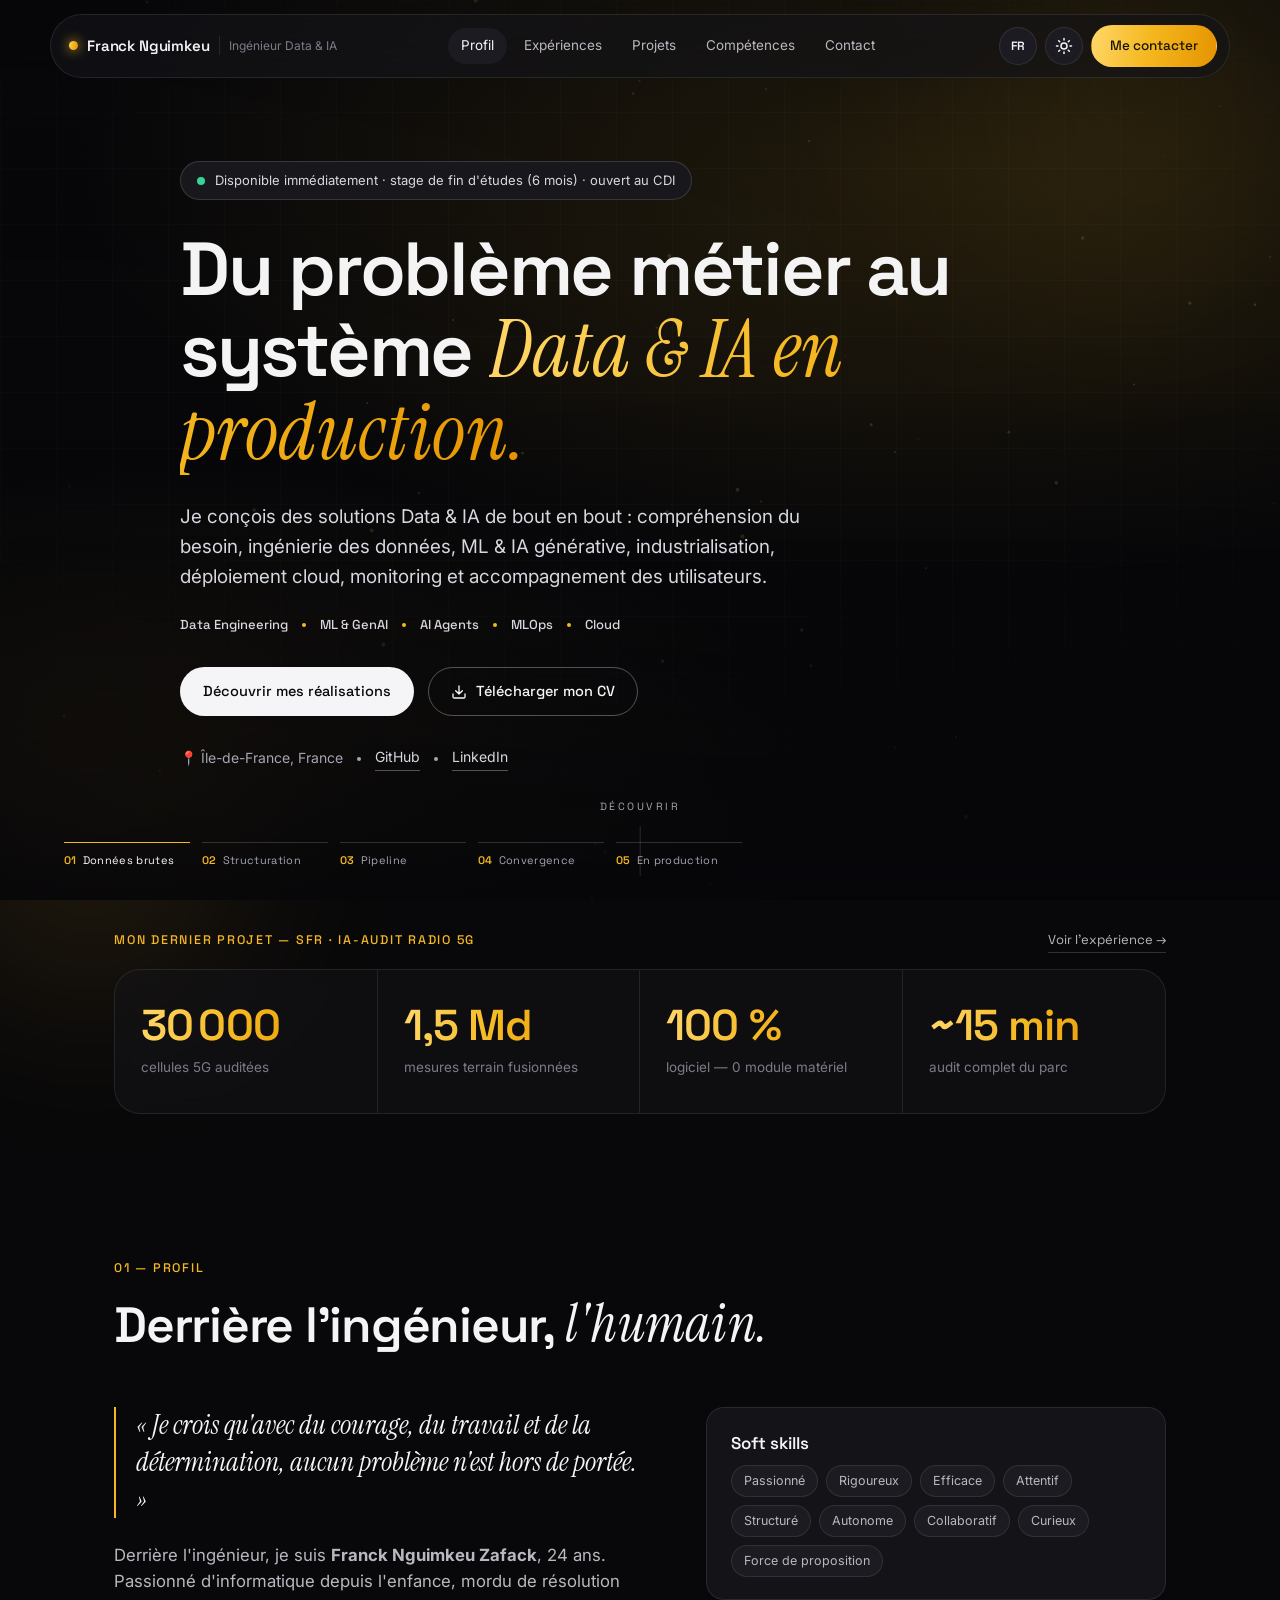
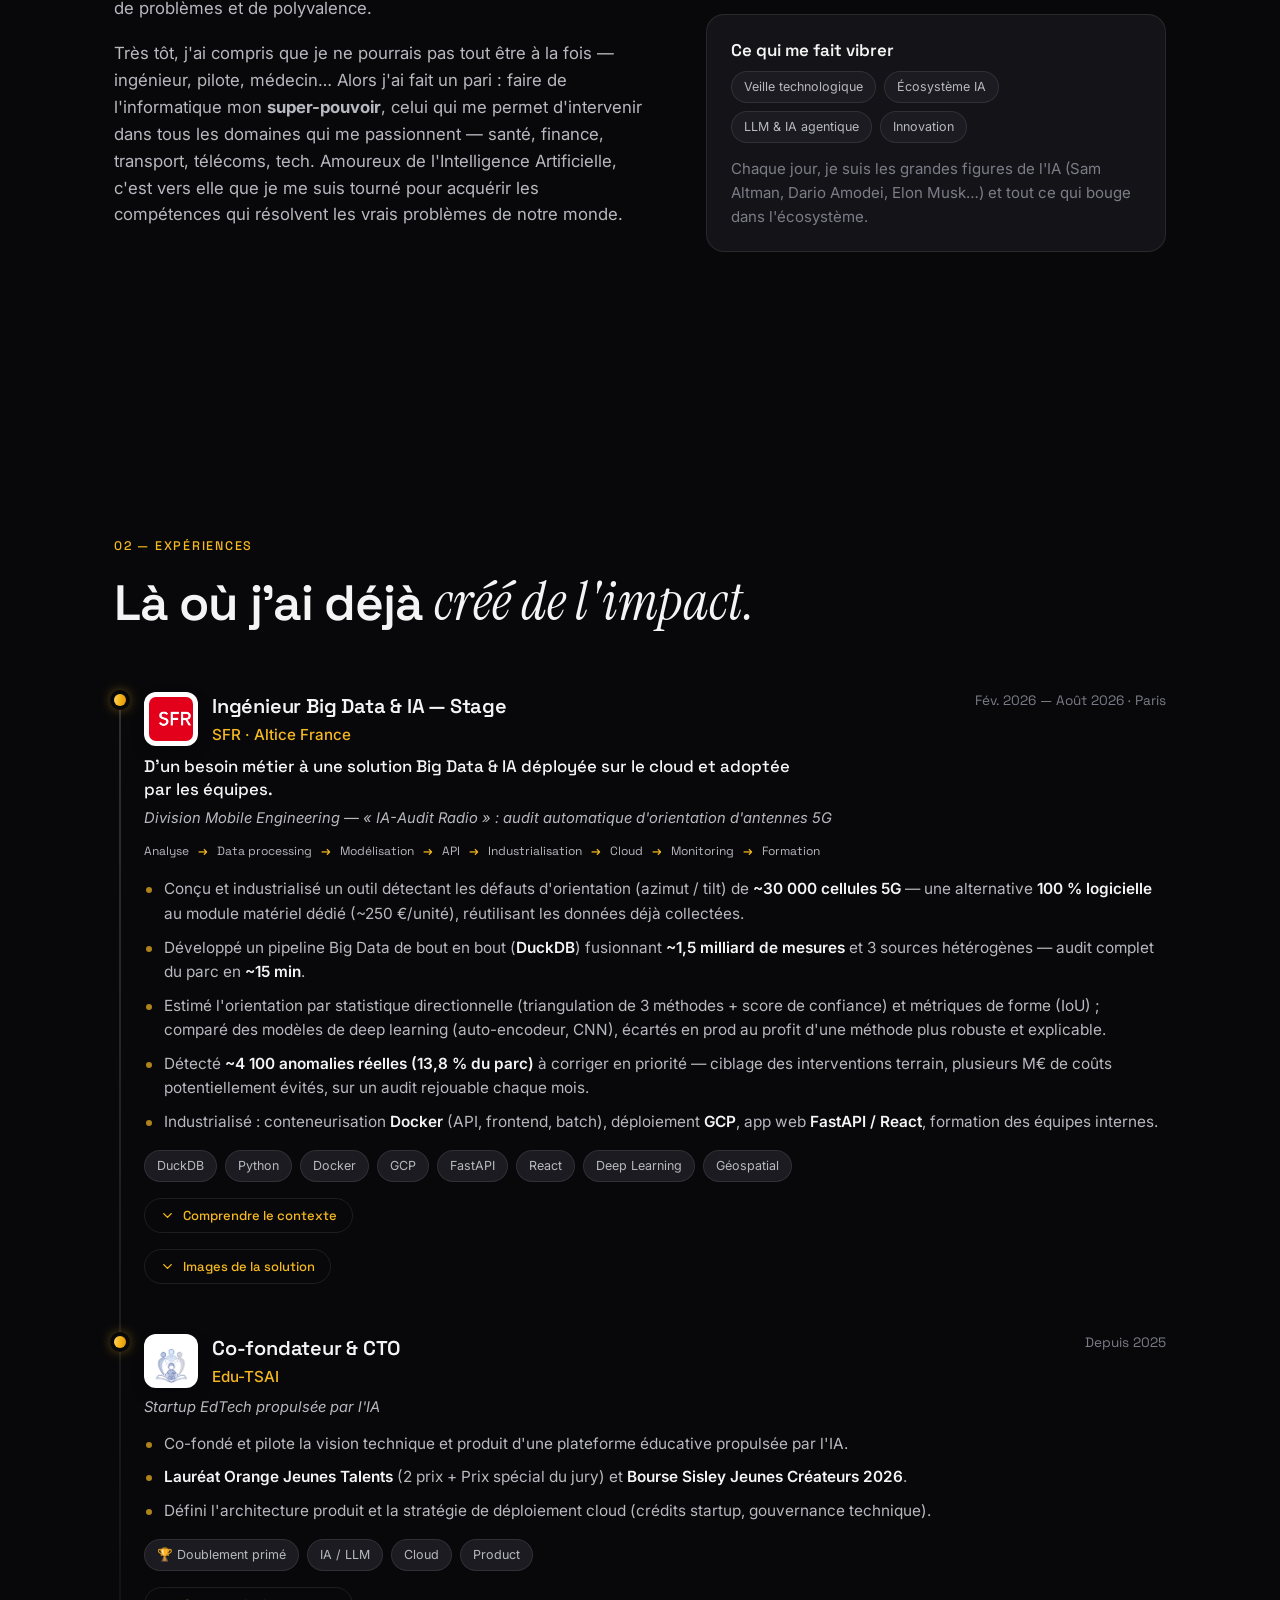
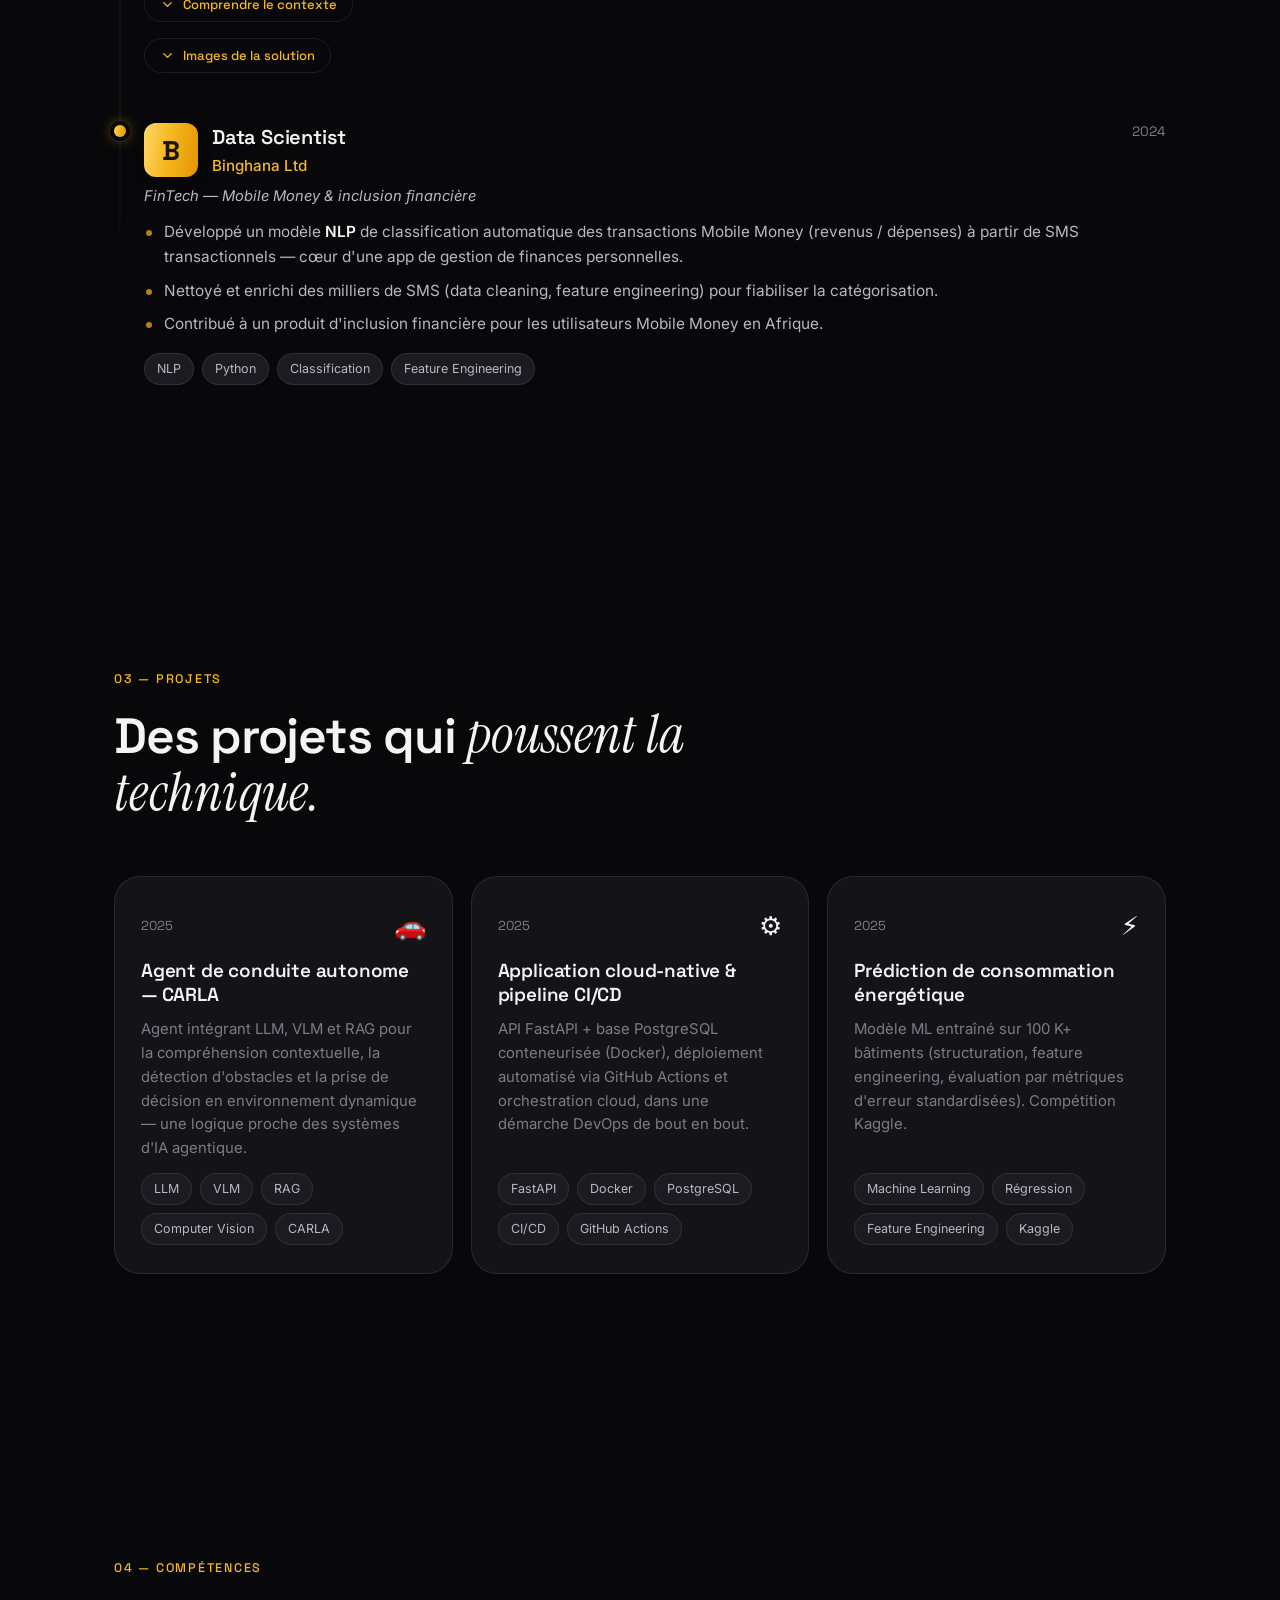
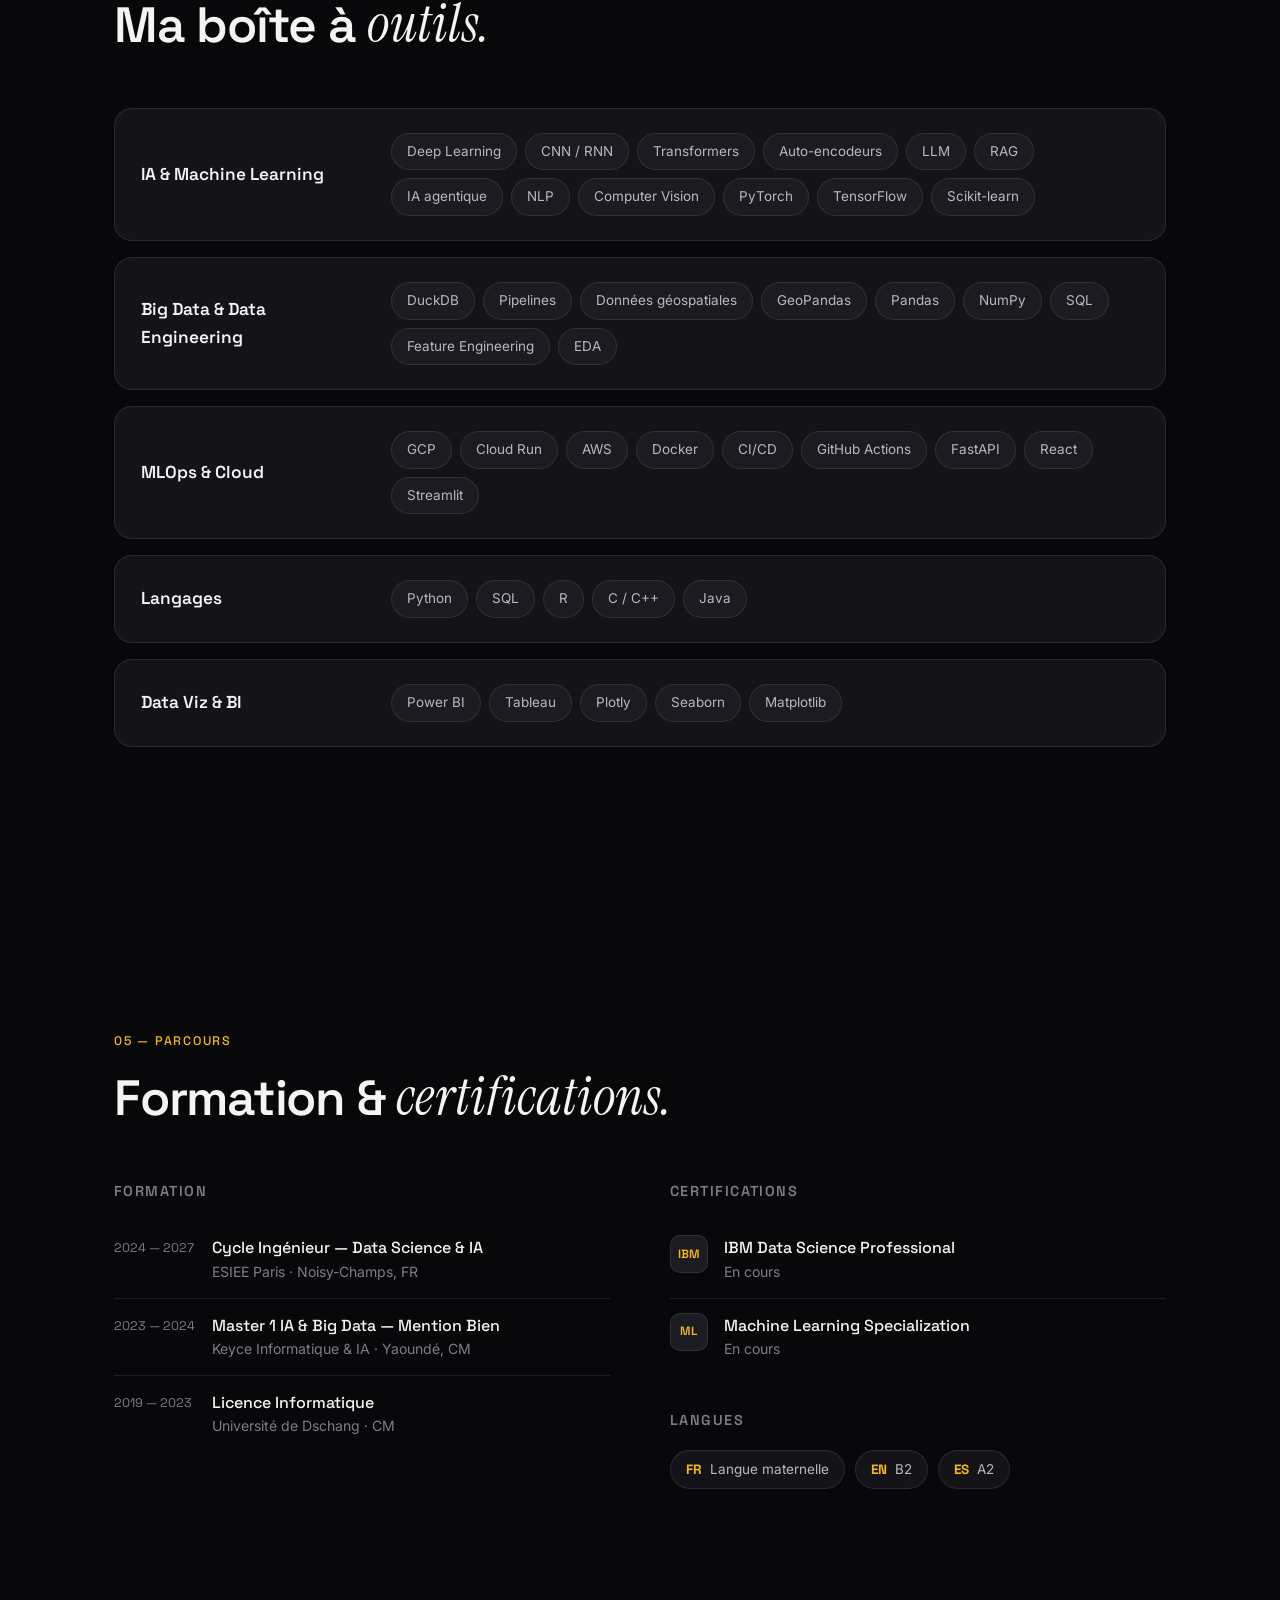
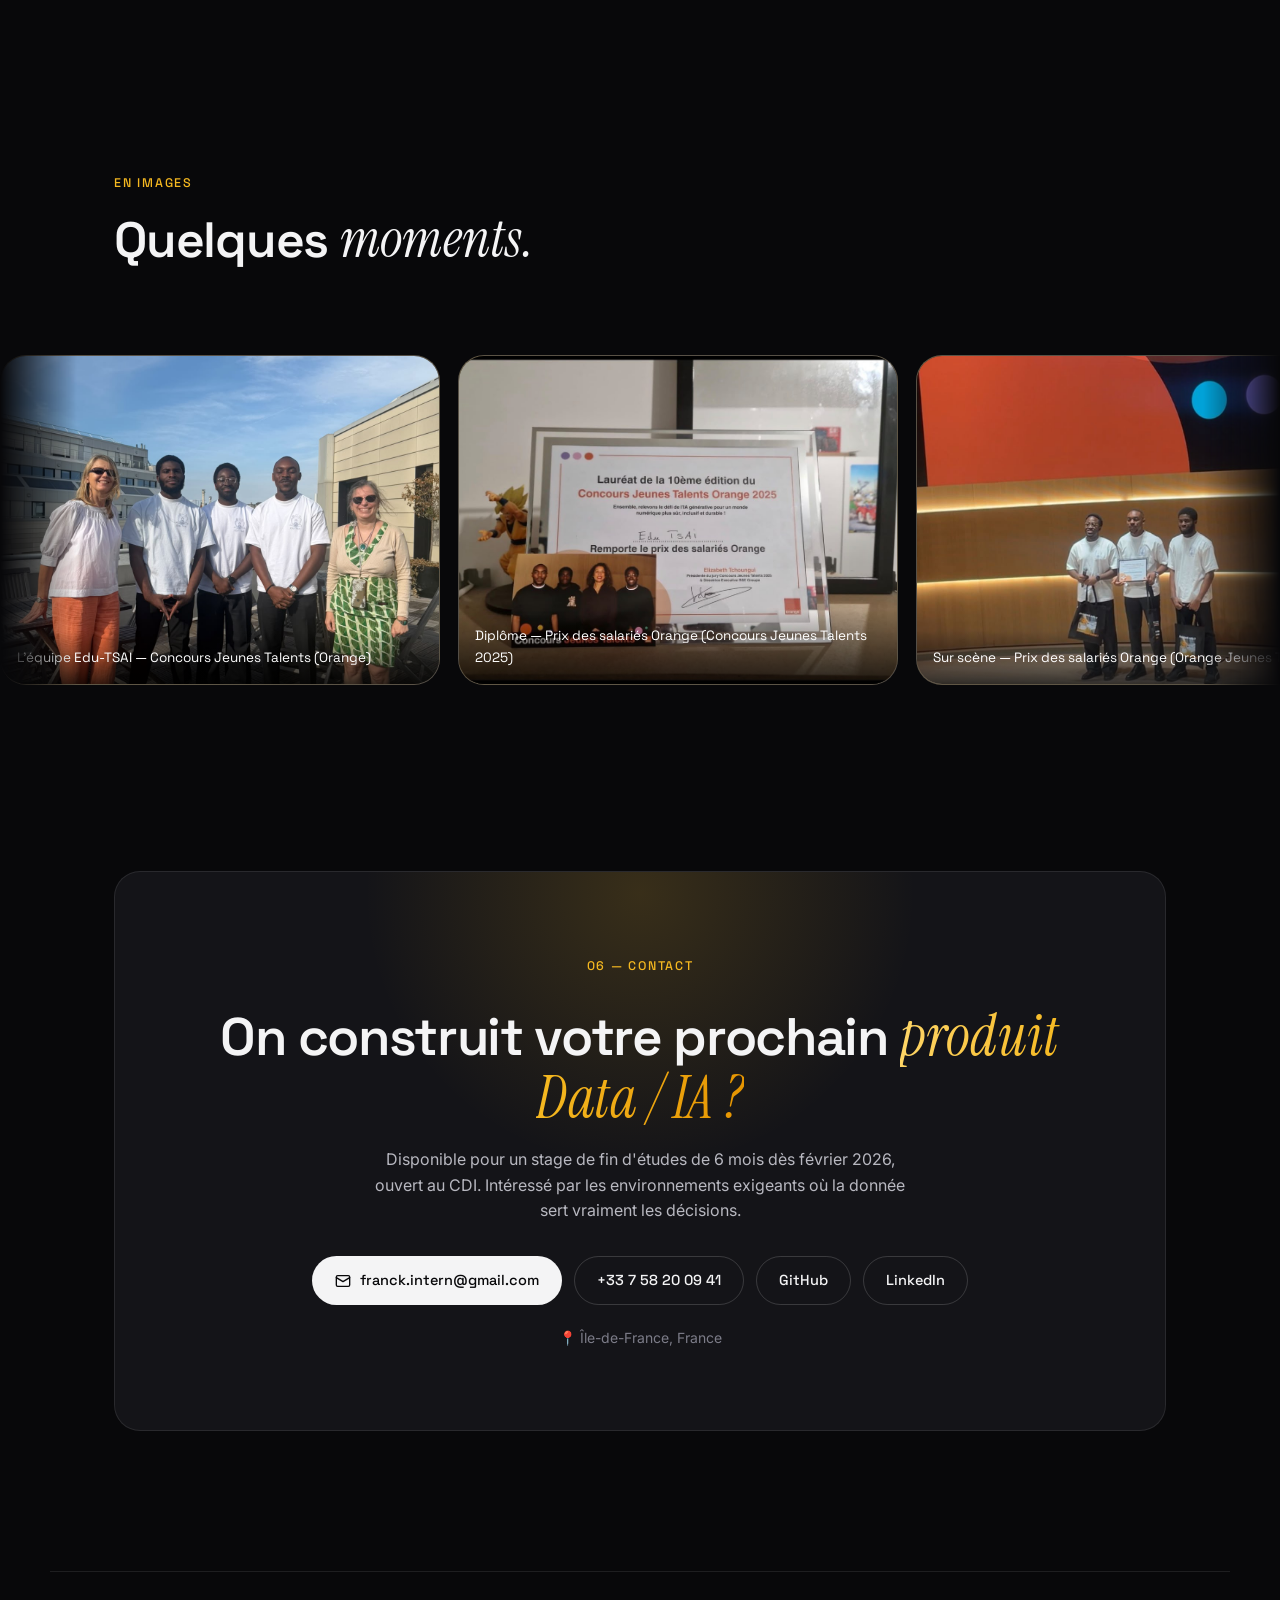
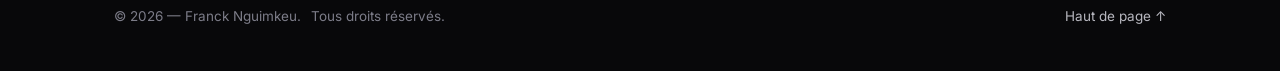
==== commit c1ad6c81: "Mise a jour du CV (version finalisee 2026) + cache-busting du lien CV Co-Authored-By: Claude Opus 4." ====
--- a/index.html
+++ b/index.html
@@ -127,7 +127,7 @@
 
         <div class="hero__cta">
           <a href="#projects" class="btn btn--primary" data-i18n="hero.cta1">Découvrir mes réalisations</a>
-          <a href="assets/cv/CV_Franck_Nguimkeu_FR.pdf" target="_blank" rel="noopener" class="btn btn--ghost" id="cvLink">
+          <a href="assets/cv/CV_Franck_Nguimkeu_FR.pdf?v=2" target="_blank" rel="noopener" class="btn btn--ghost" id="cvLink">
             <svg viewBox="0 0 24 24" width="16" height="16" fill="none" stroke="currentColor" stroke-width="2" stroke-linecap="round" stroke-linejoin="round"><path d="M21 15v4a2 2 0 0 1-2 2H5a2 2 0 0 1-2-2v-4M7 10l5 5 5-5M12 15V3"/></svg>
             <span data-i18n="hero.cta2">Télécharger mon CV</span>
           </a>
@@ -572,6 +572,6 @@
 
   <script src="assets/img/gallery/photos.js?v=3"></script>
   <script src="data-hero.js?v=4"></script>
-  <script src="script.js?v=17"></script>
+  <script src="script.js?v=18"></script>
 </body>
 </html>
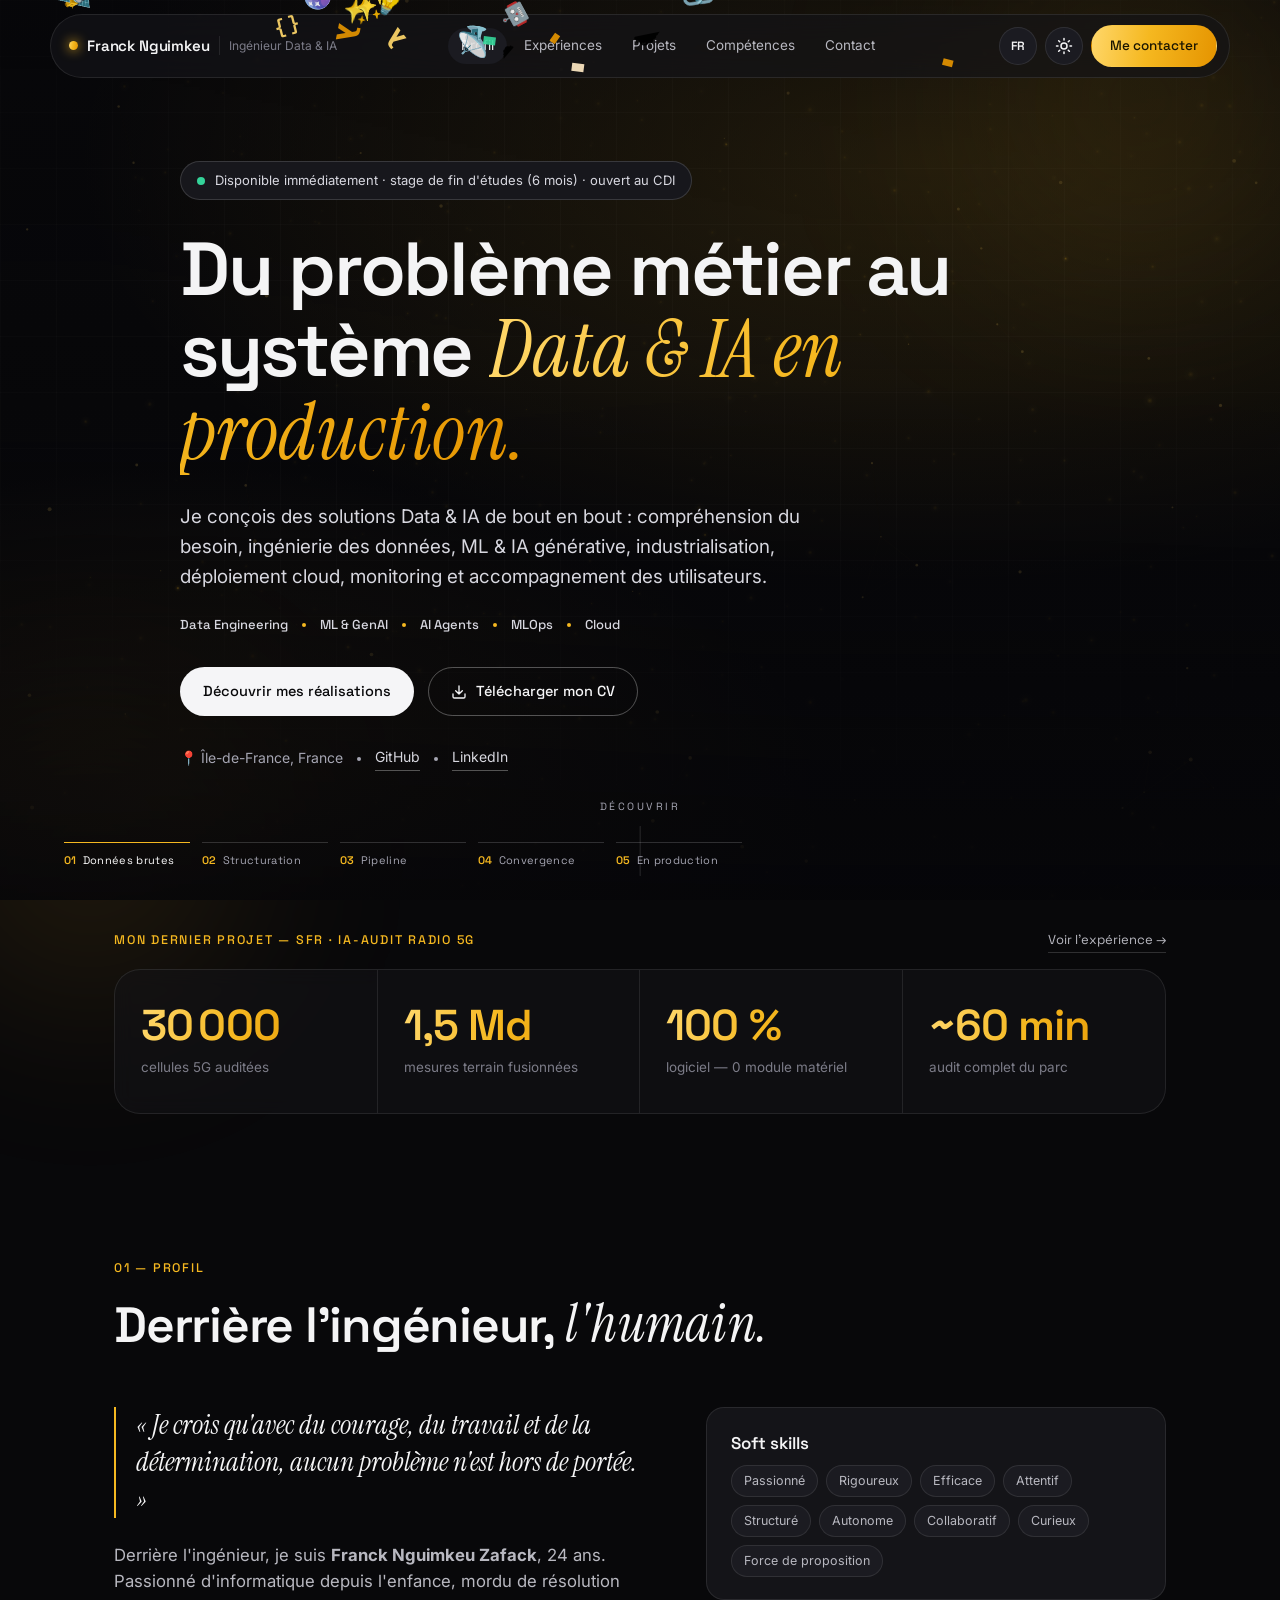
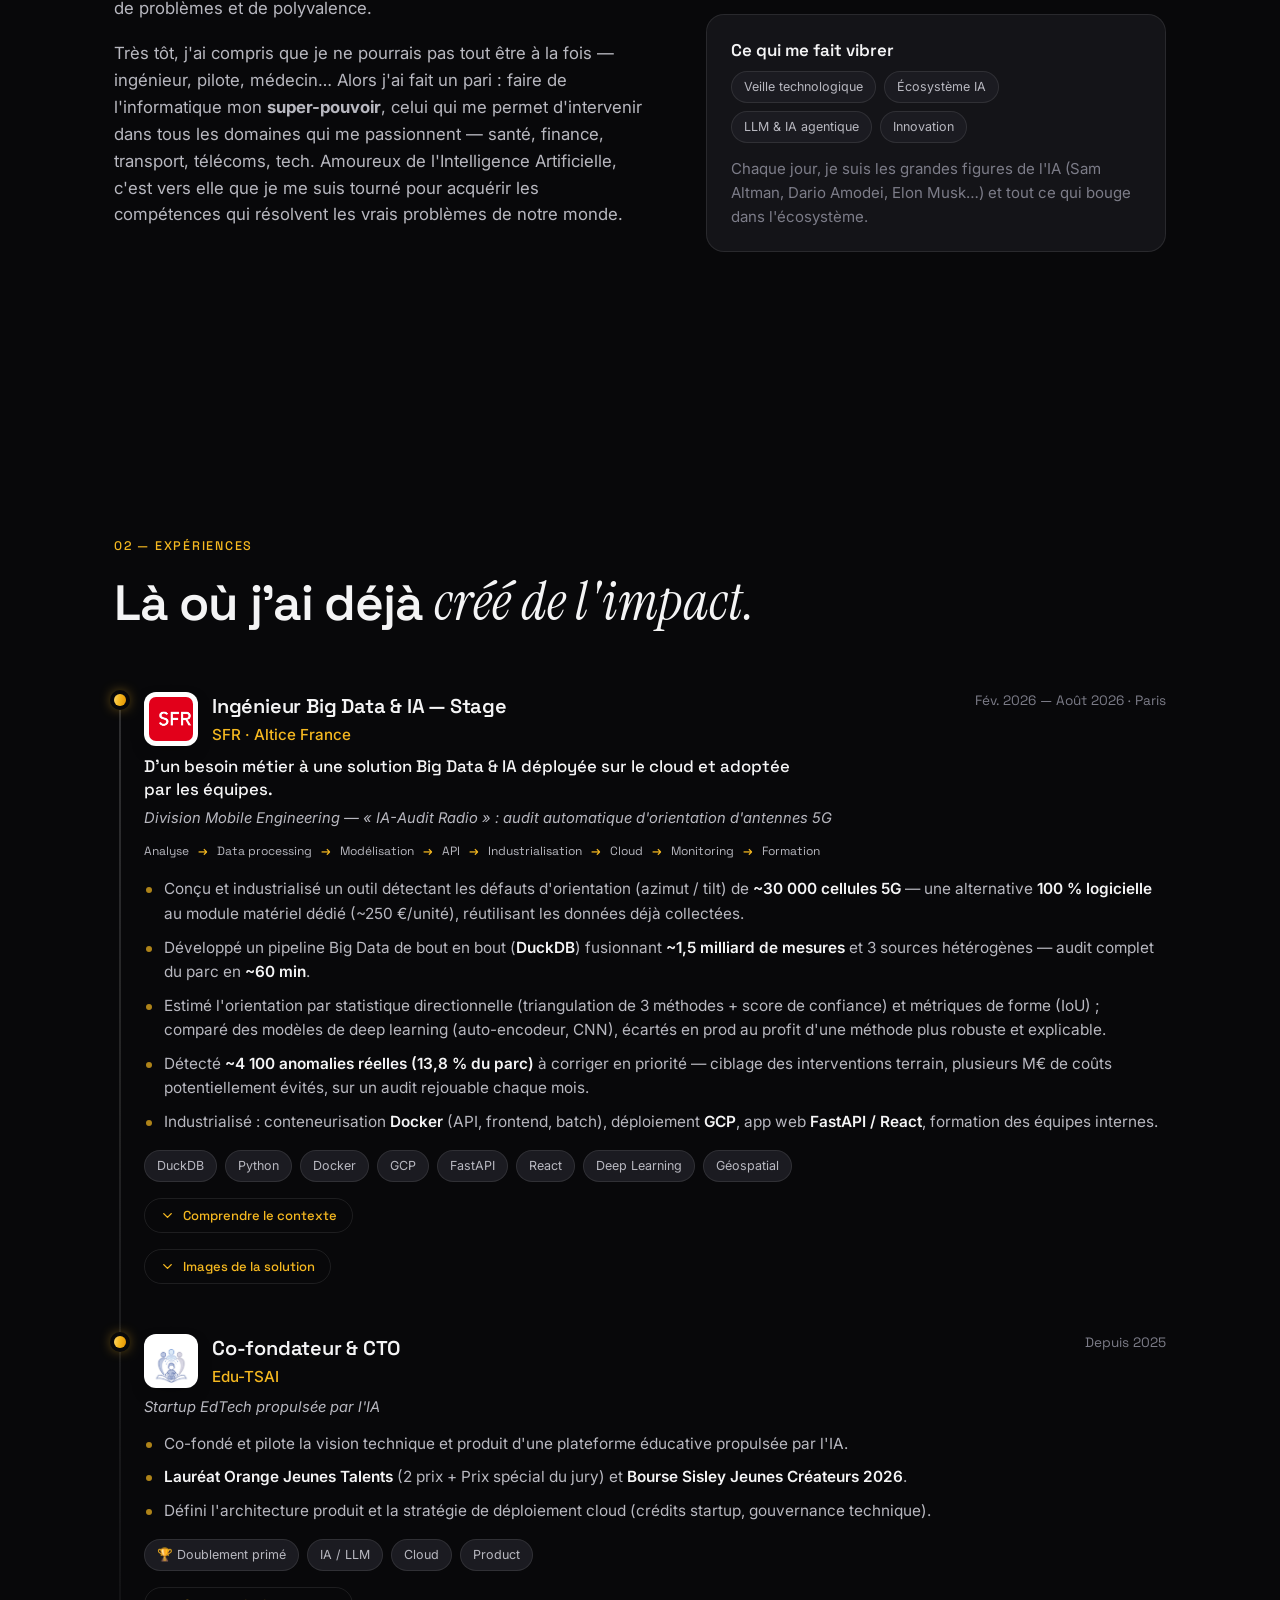
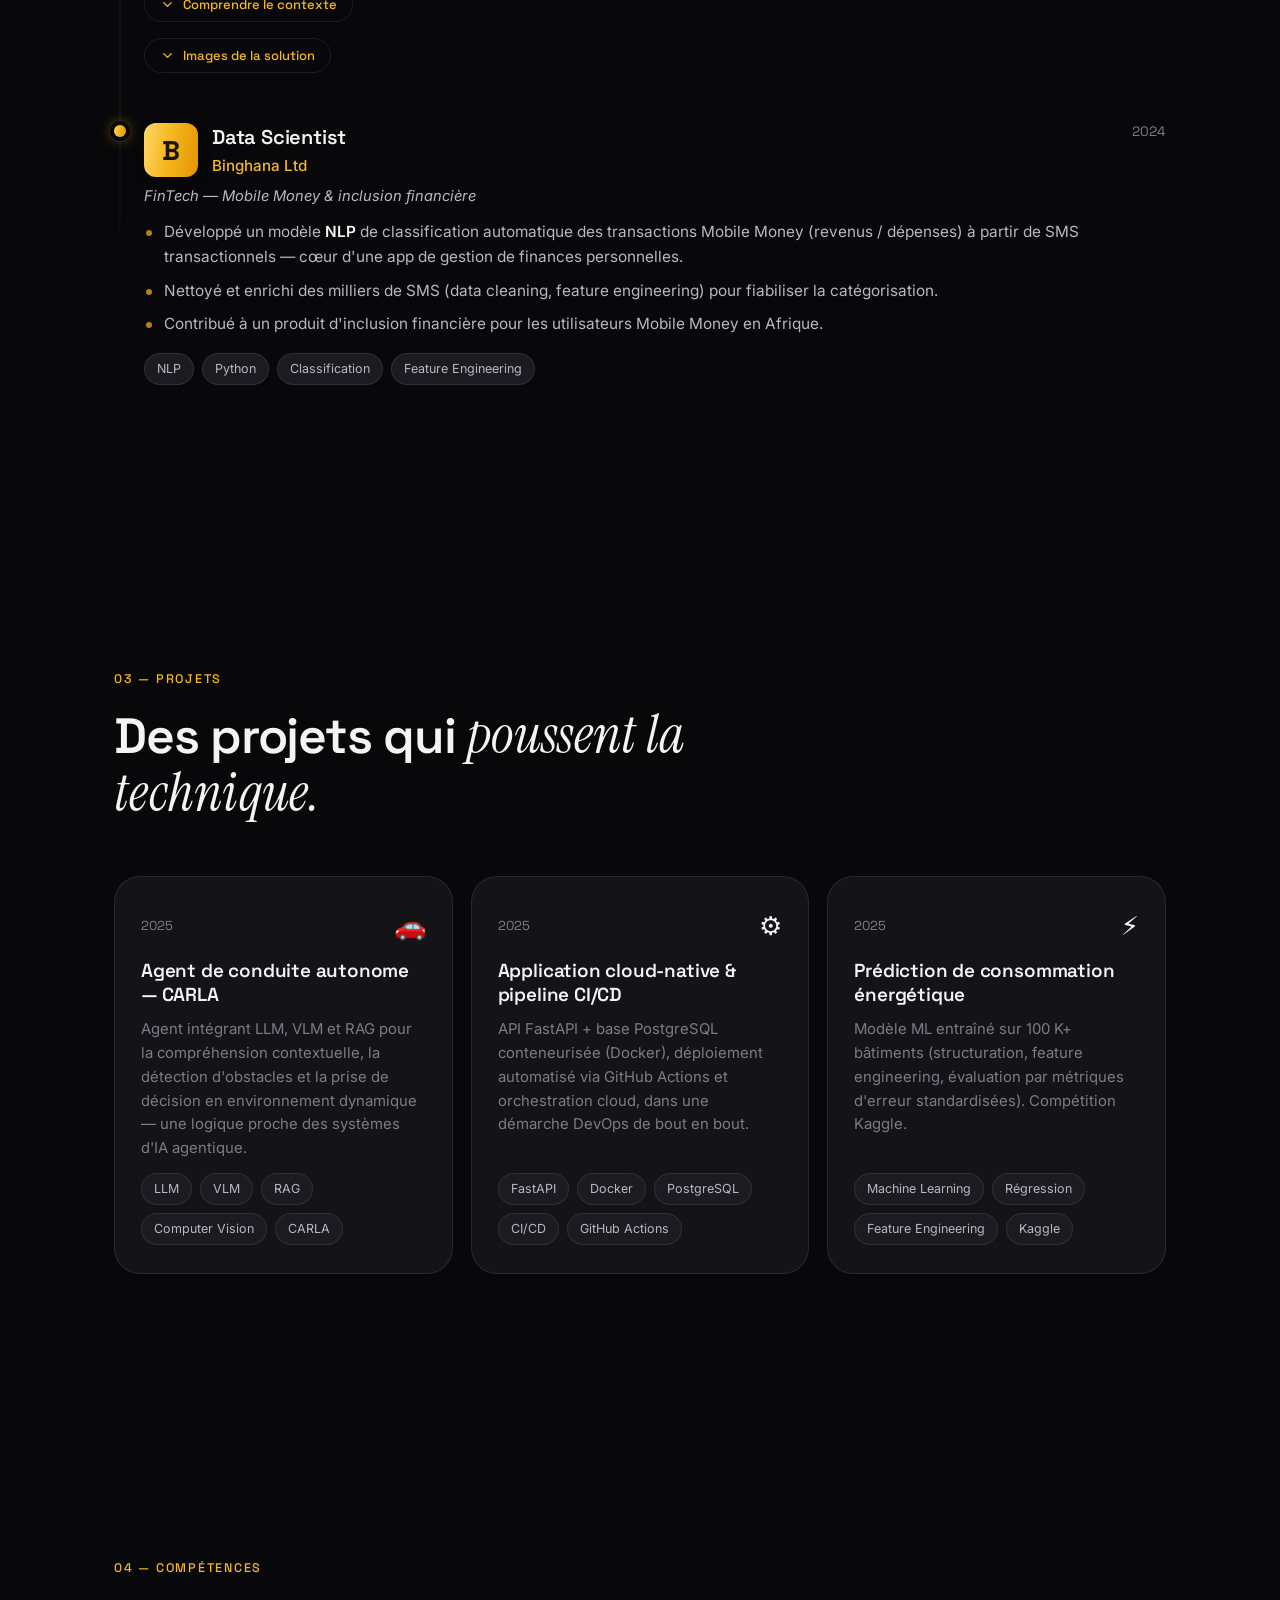
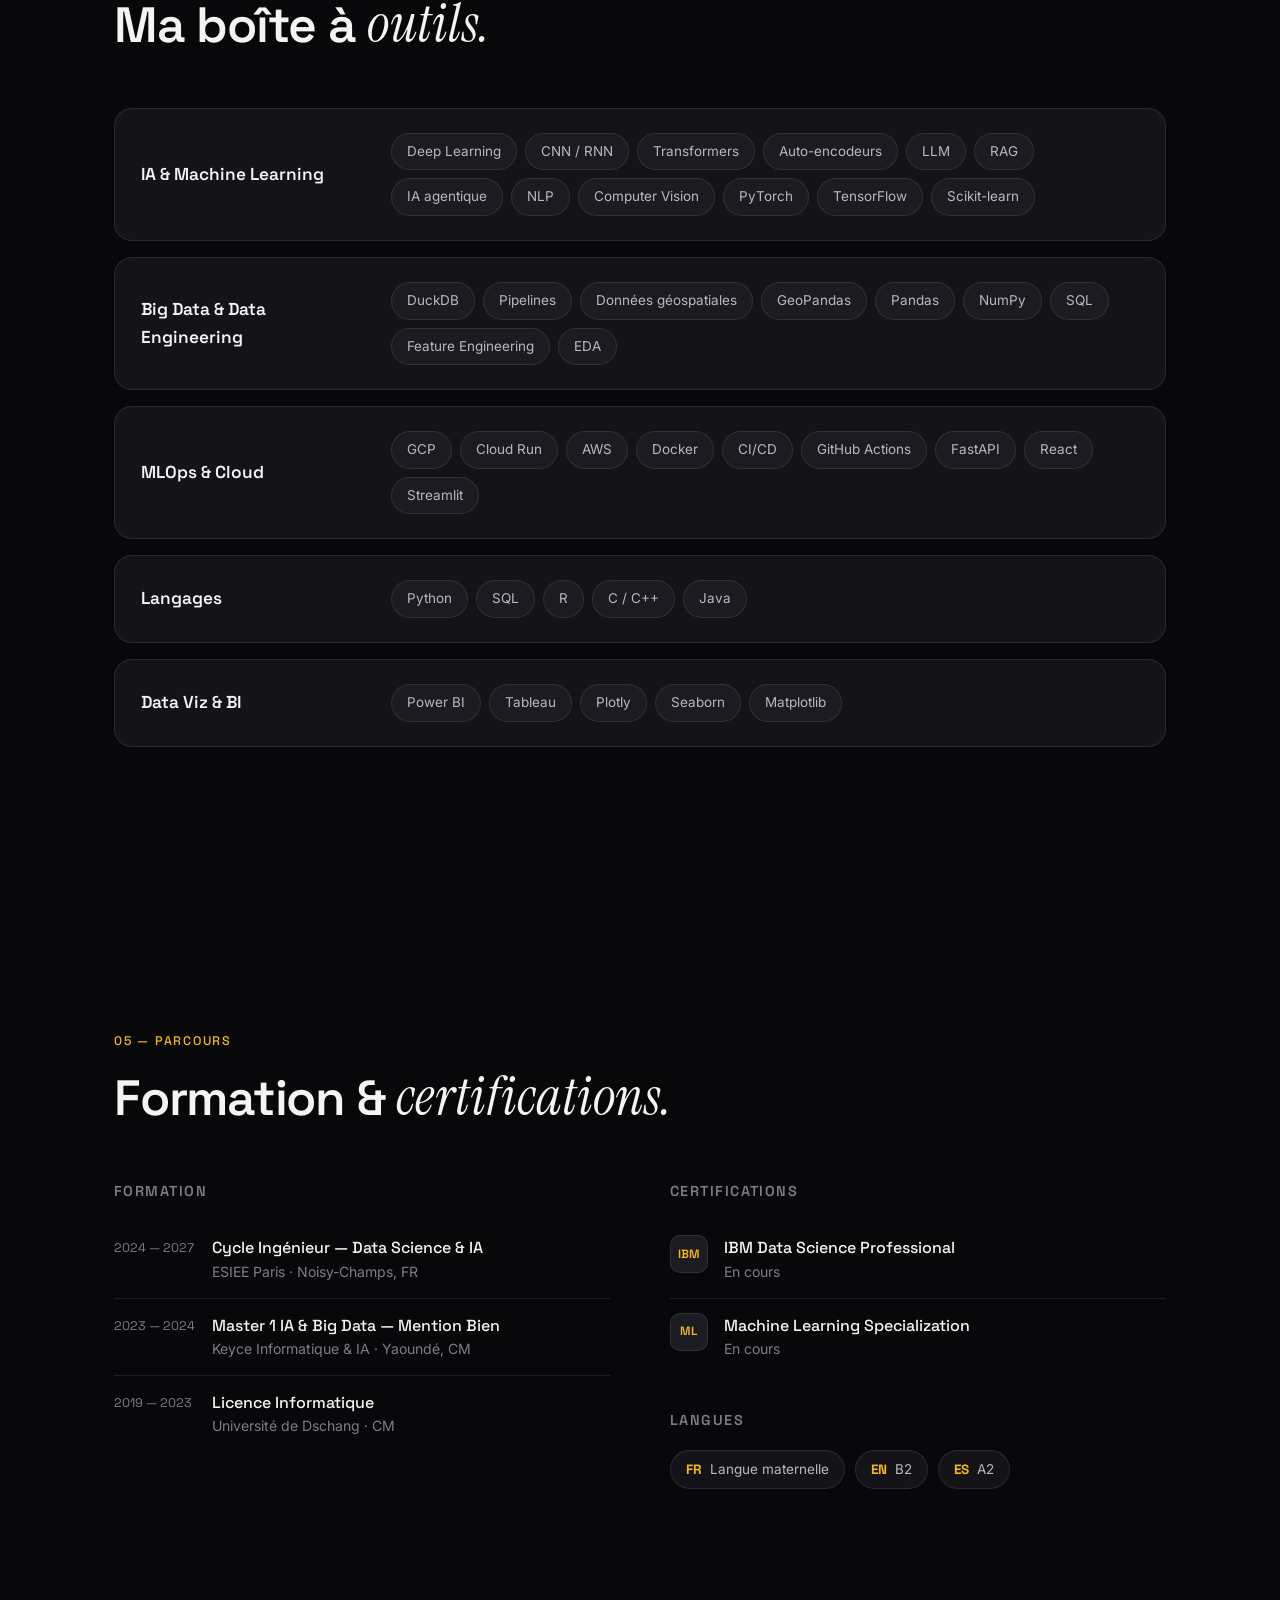
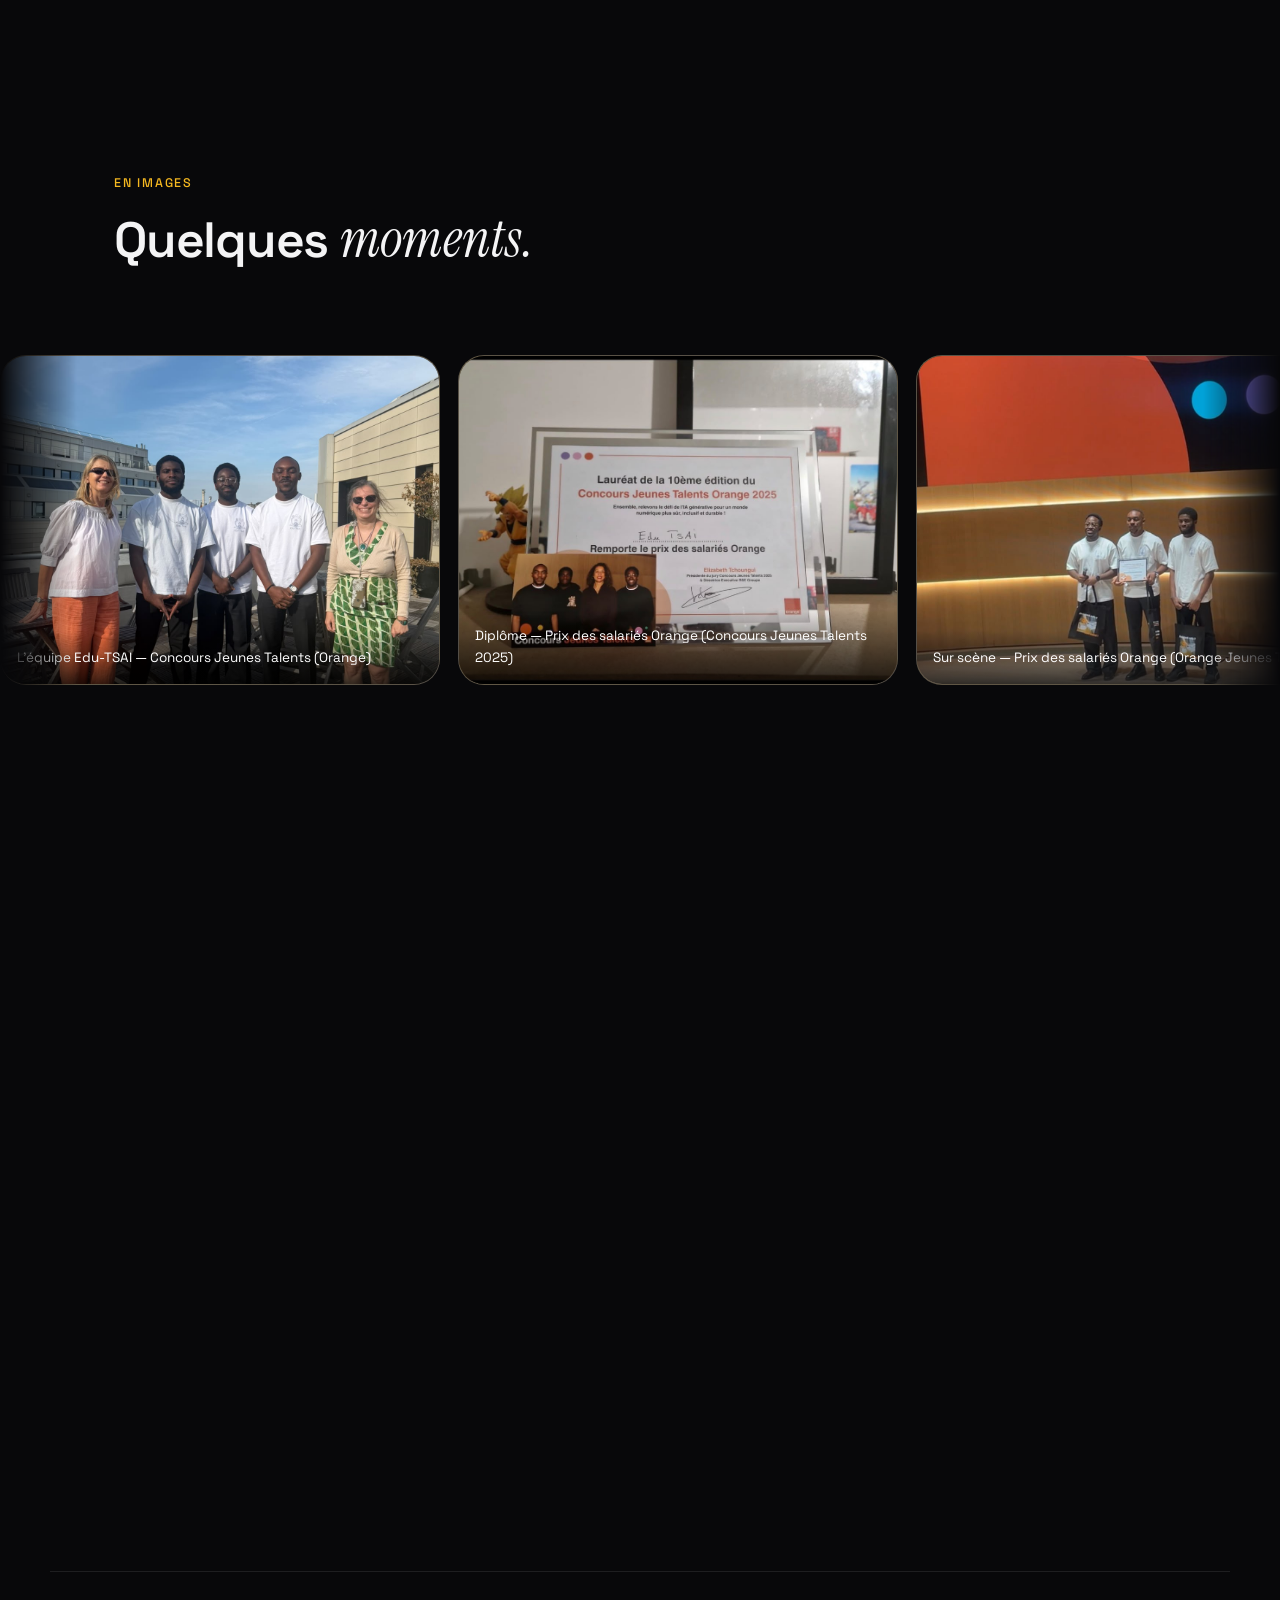
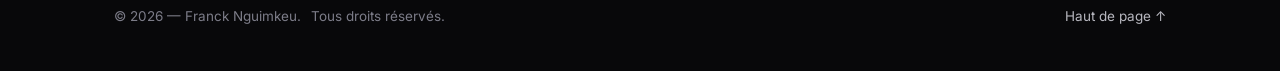
==== commit 360e7cea: "Confettis tech a l'arrivee (1x/visiteur) + audit du parc 15->60 min Co-Authored-By: Claude Opus 4.8 " ====
--- a/index.html
+++ b/index.html
@@ -176,7 +176,7 @@
           <span class="stat__label" data-i18n="stat.software">logiciel — 0 module matériel</span>
         </div>
         <div class="stat reveal">
-          <span class="stat__num" data-count="15" data-prefix="~" data-suffix=" min">0</span>
+          <span class="stat__num" data-count="60" data-prefix="~" data-suffix=" min">0</span>
           <span class="stat__label" data-i18n="stat.audit">audit complet du parc</span>
         </div>
       </div>
@@ -248,7 +248,7 @@
           </div>
           <ul class="tl-item__list">
             <li data-i18n="exp.sfr.b1">Conçu et industrialisé un outil détectant les défauts d'orientation (azimut / tilt) de <strong>~30 000 cellules 5G</strong> — une alternative <strong>100 % logicielle</strong> au module matériel dédié (~250 €/unité), réutilisant les données déjà collectées.</li>
-            <li data-i18n="exp.sfr.b2">Développé un pipeline Big Data de bout en bout (<strong>DuckDB</strong>) fusionnant <strong>~1,5 milliard de mesures</strong> et 3 sources hétérogènes — audit complet du parc en <strong>~15 min</strong>.</li>
+            <li data-i18n="exp.sfr.b2">Développé un pipeline Big Data de bout en bout (<strong>DuckDB</strong>) fusionnant <strong>~1,5 milliard de mesures</strong> et 3 sources hétérogènes — audit complet du parc en <strong>~60 min</strong>.</li>
             <li data-i18n="exp.sfr.b3">Estimé l'orientation par statistique directionnelle (triangulation de 3 méthodes + score de confiance) et métriques de forme (IoU) ; comparé des modèles de deep learning (auto-encodeur, CNN), écartés en prod au profit d'une méthode plus robuste et explicable.</li>
             <li data-i18n="exp.sfr.b4">Détecté <strong>~4 100 anomalies réelles (13,8 % du parc)</strong> à corriger en priorité — ciblage des interventions terrain, plusieurs M€ de coûts potentiellement évités, sur un audit rejouable chaque mois.</li>
             <li data-i18n="exp.sfr.b5">Industrialisé : conteneurisation <strong>Docker</strong> (API, frontend, batch), déploiement <strong>GCP</strong>, app web <strong>FastAPI / React</strong>, formation des équipes internes.</li>
@@ -572,6 +572,6 @@
 
   <script src="assets/img/gallery/photos.js?v=3"></script>
   <script src="data-hero.js?v=4"></script>
-  <script src="script.js?v=18"></script>
+  <script src="script.js?v=19"></script>
 </body>
 </html>
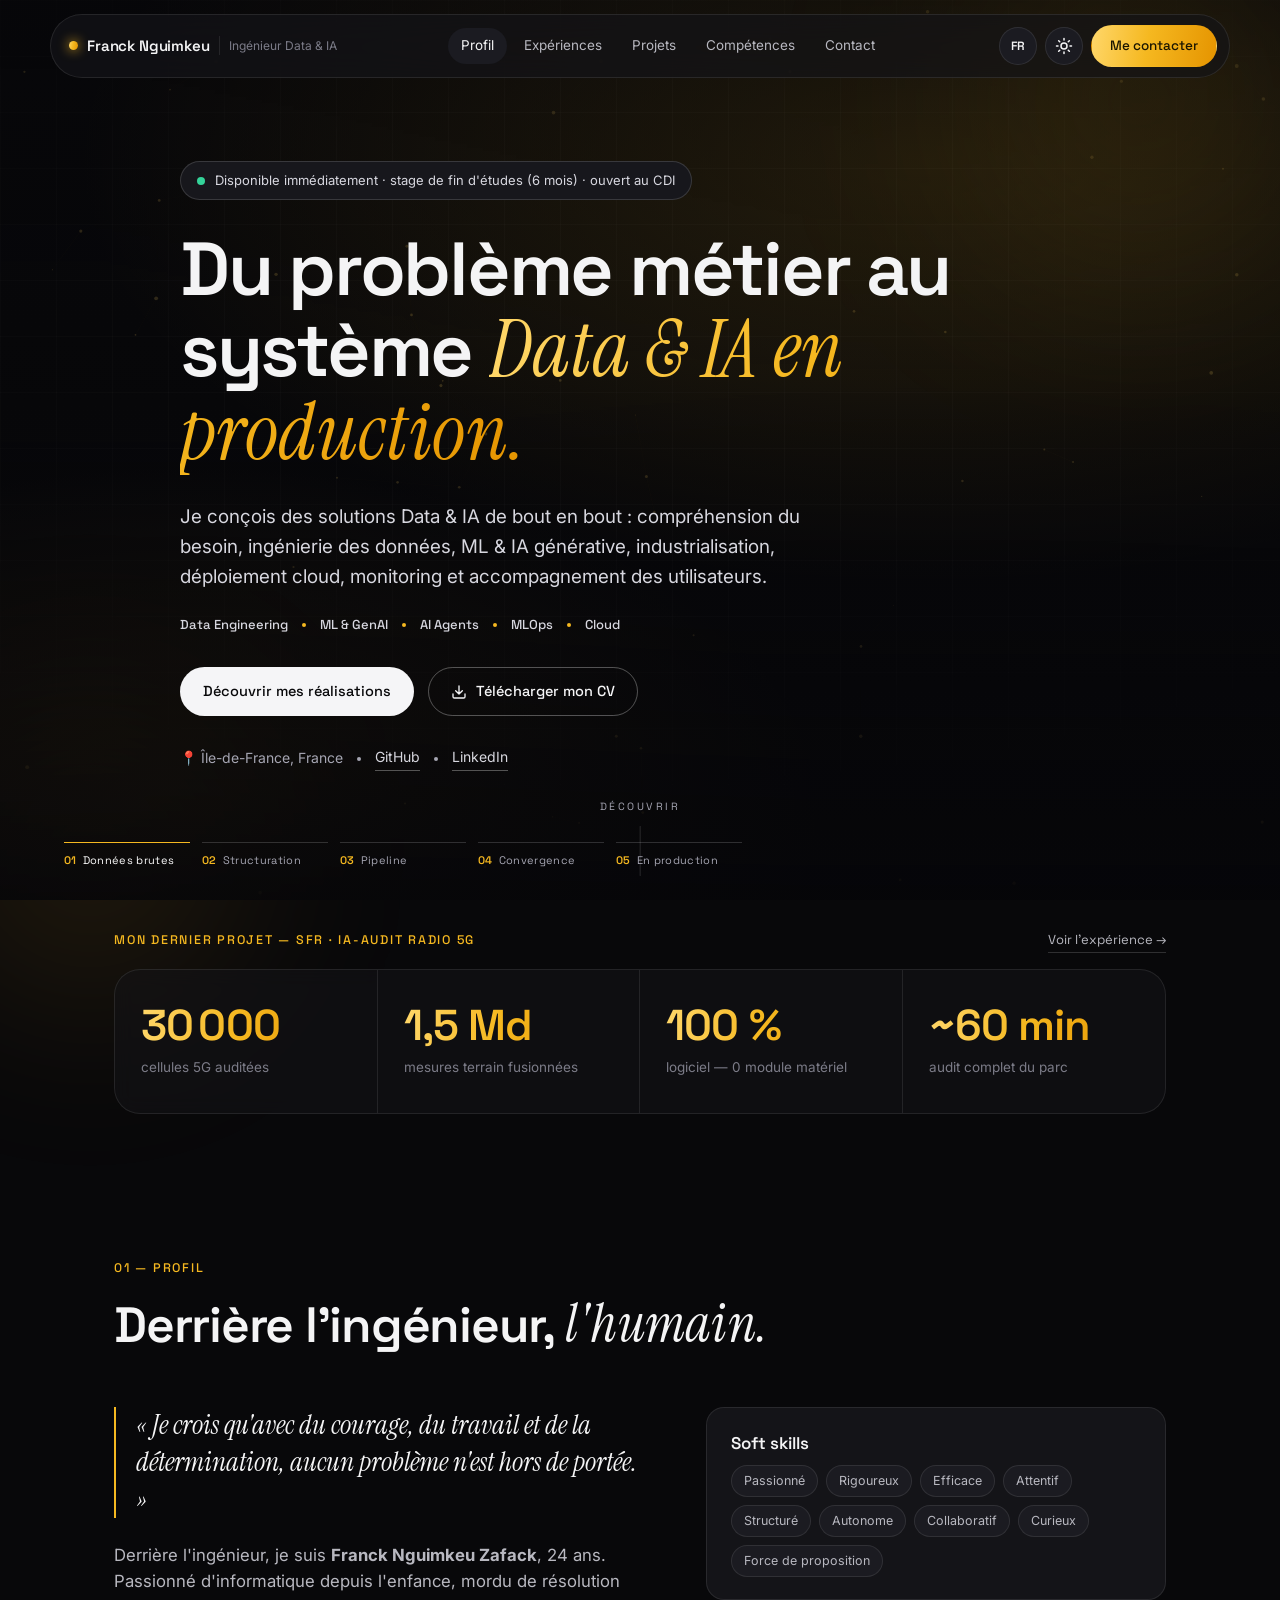
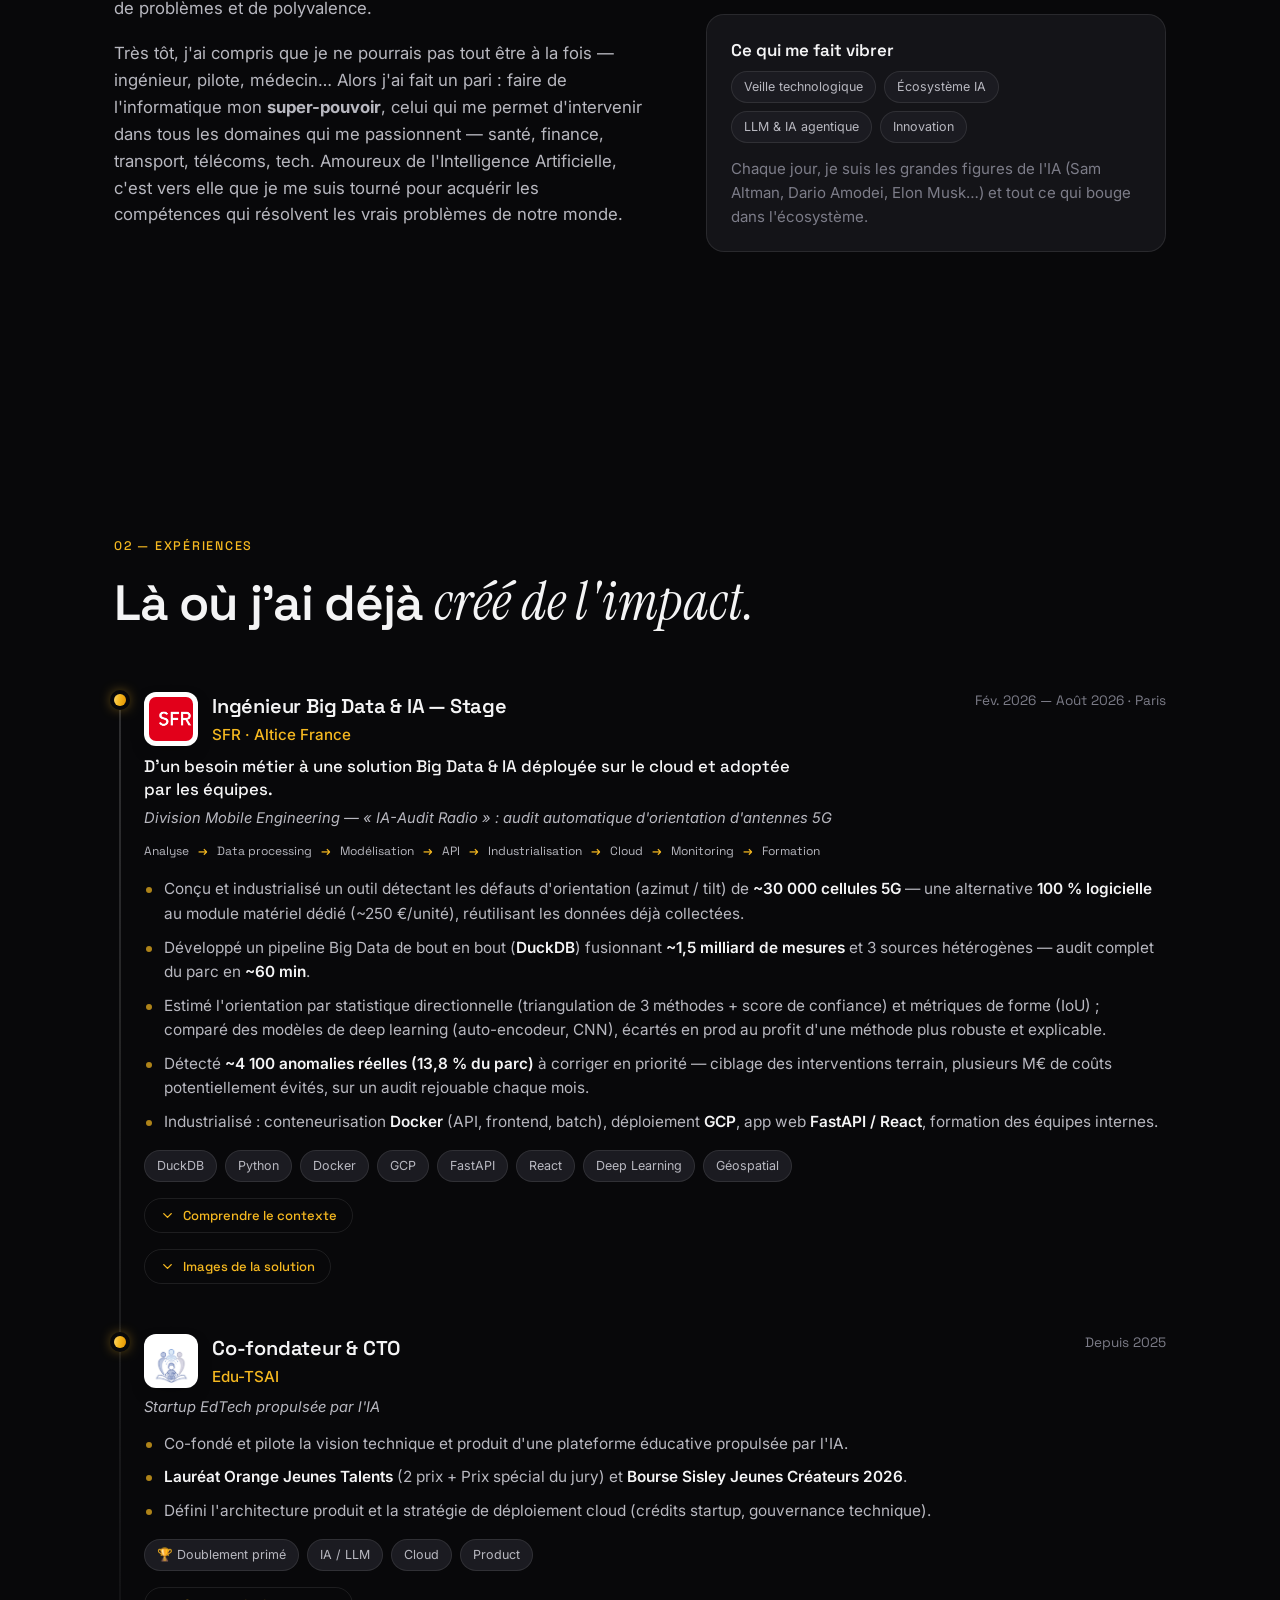
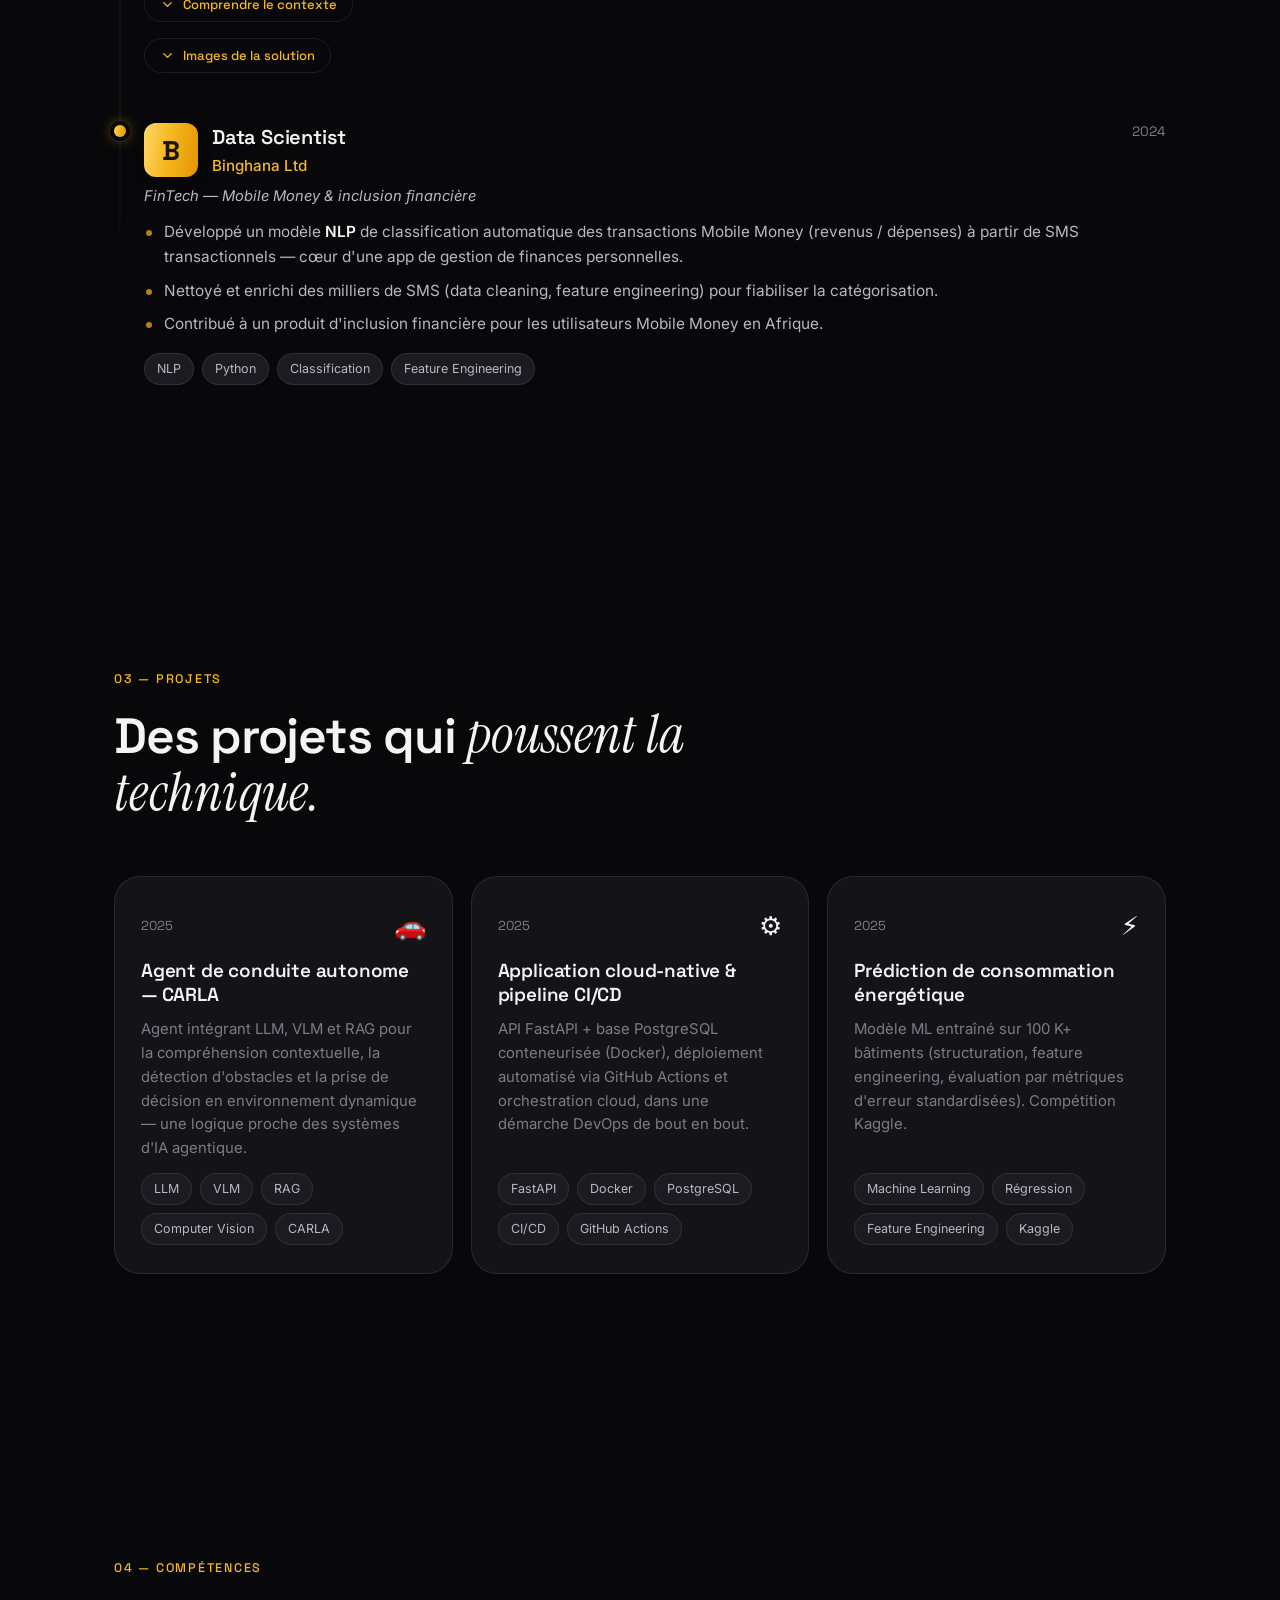
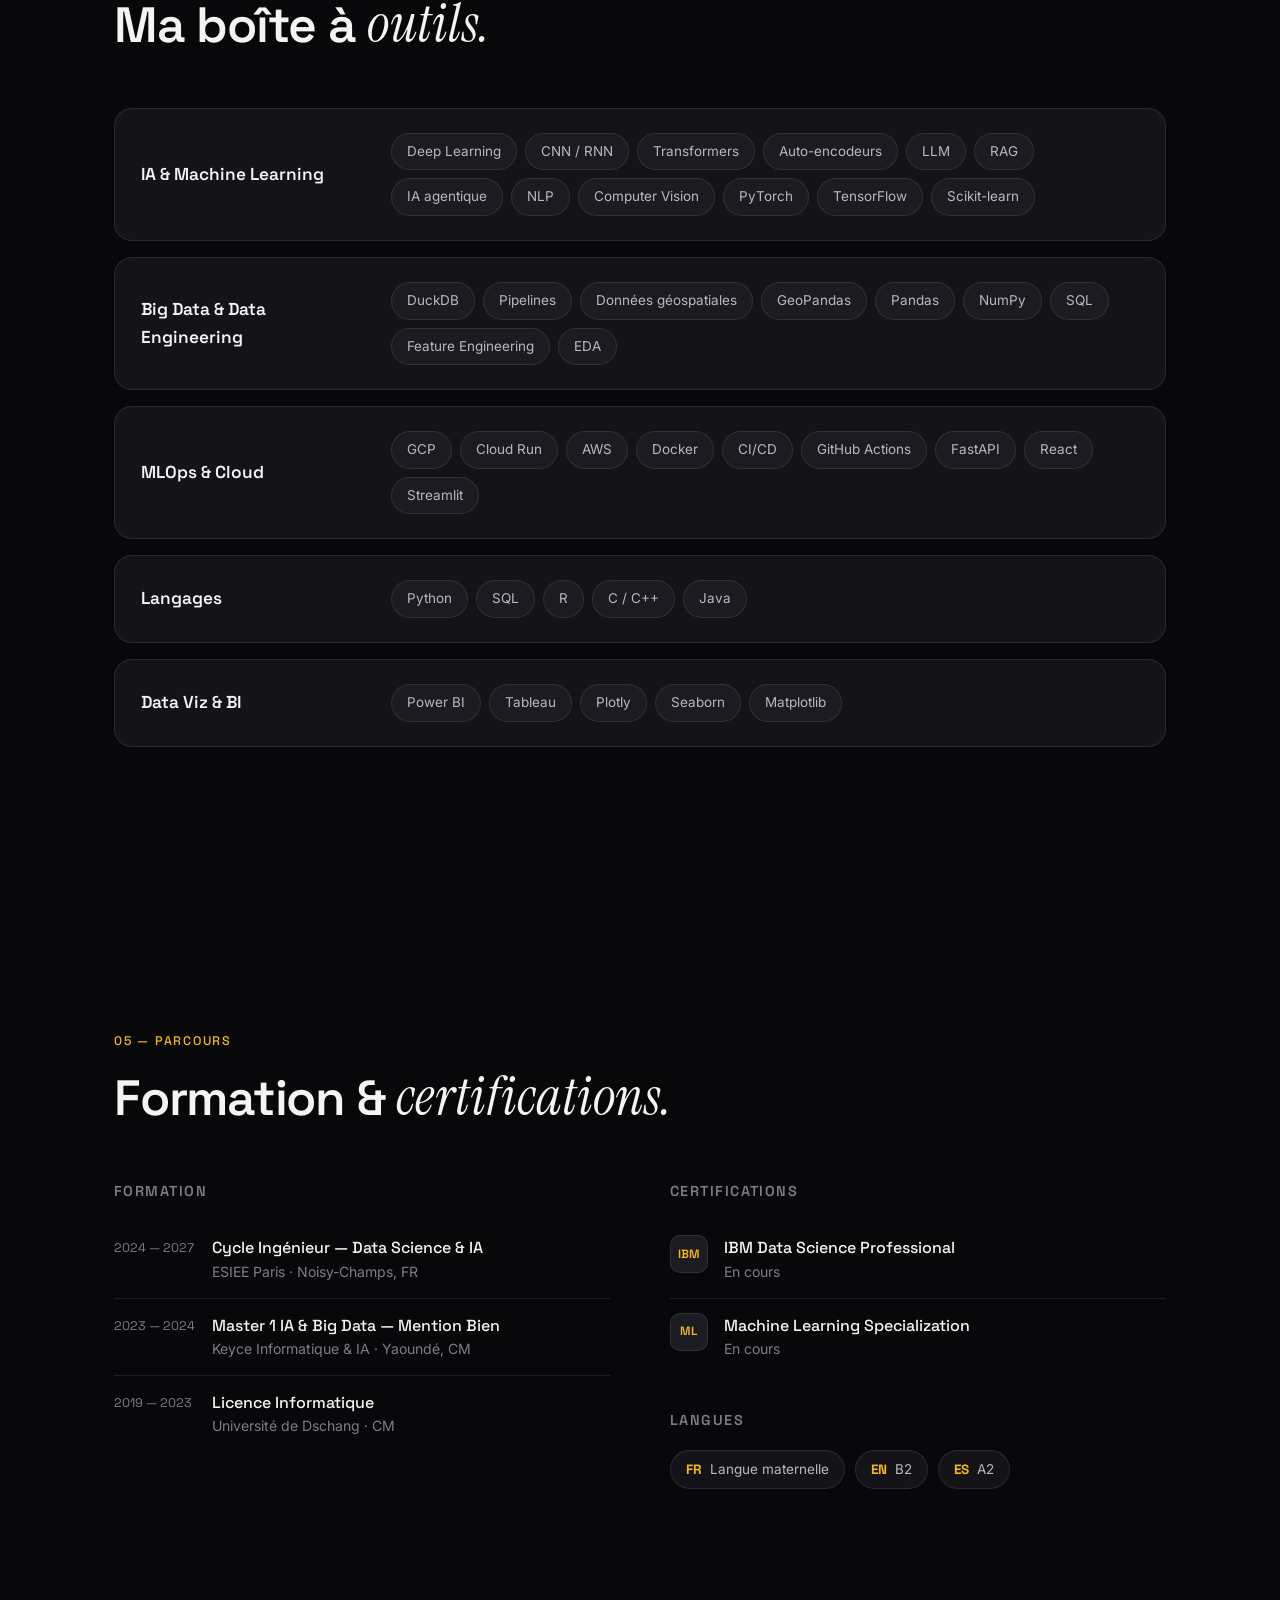
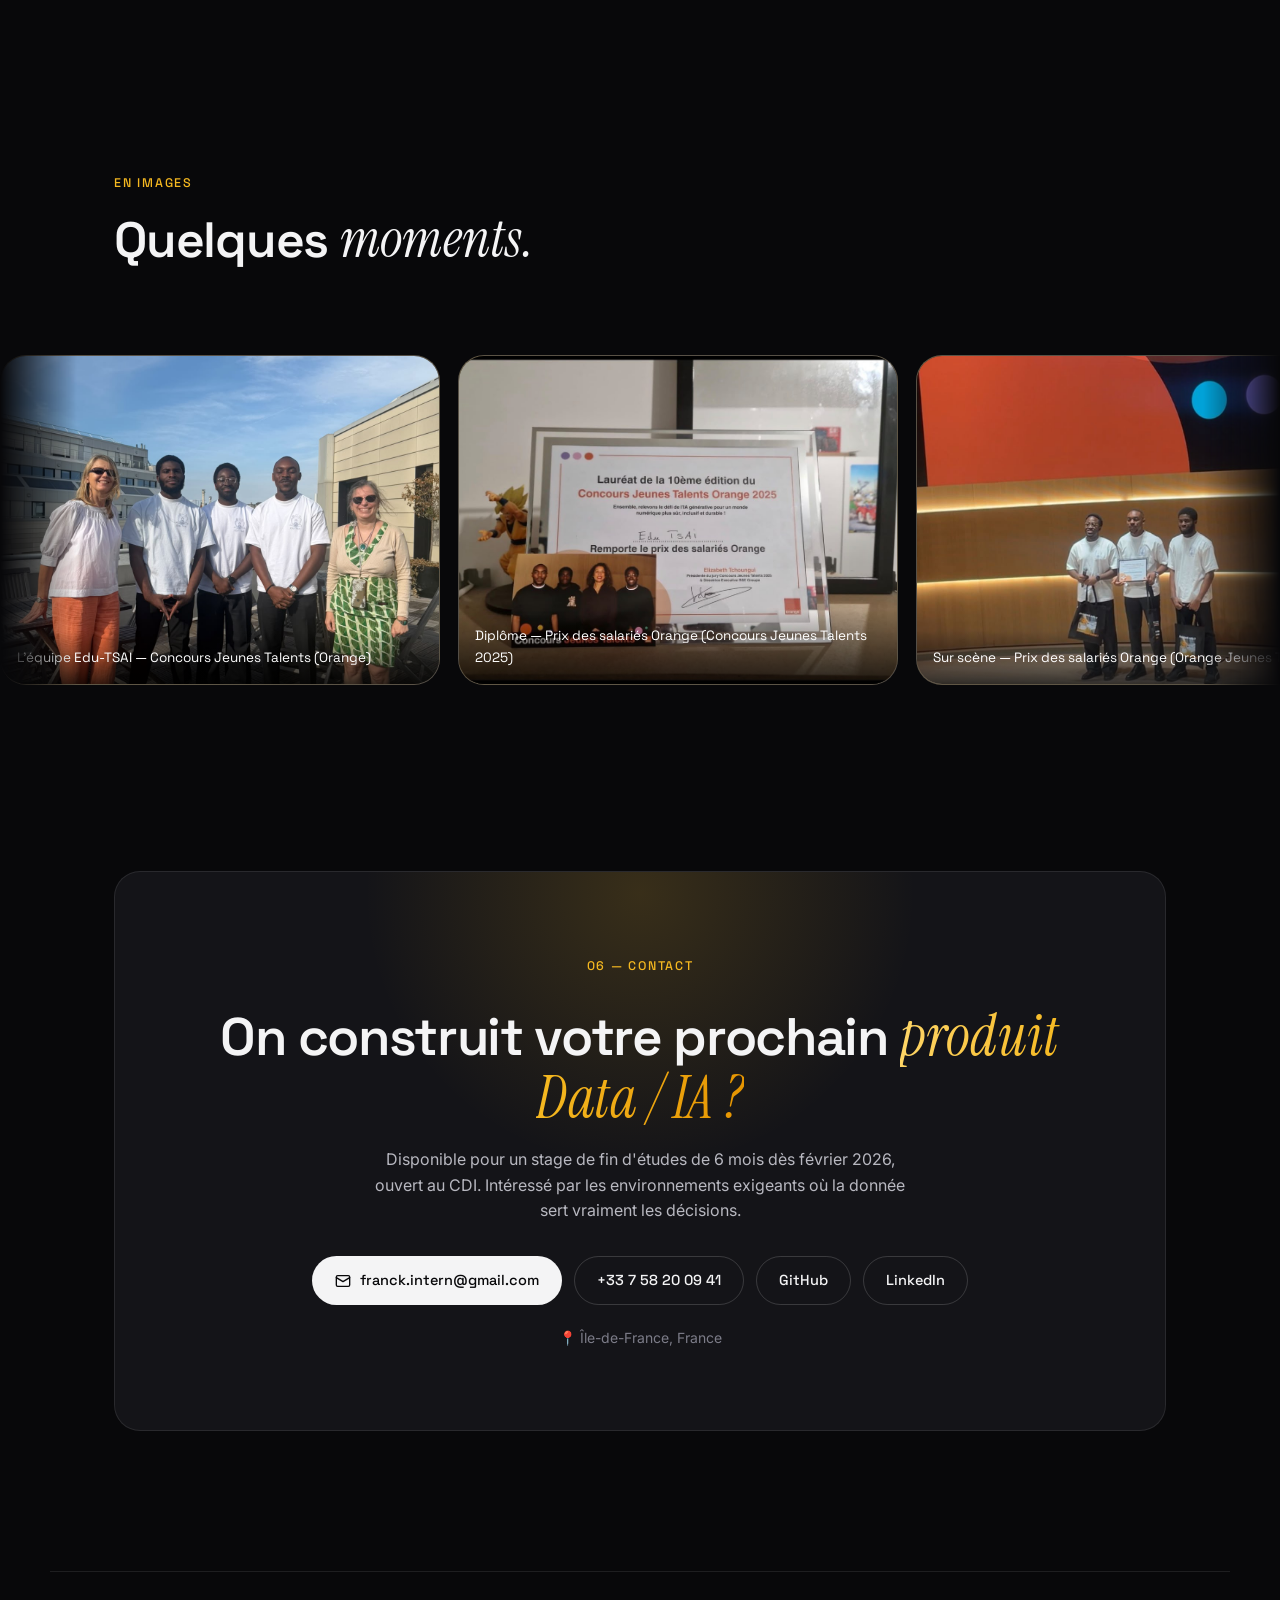
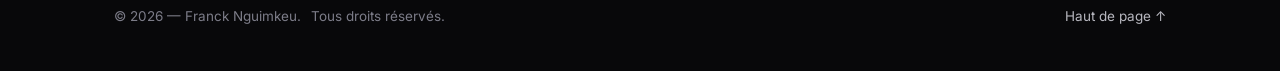
==== commit 9def7f1f: "Retrait des confettis (non pro) + CV mis a jour (version 60 min) Co-Authored-By: Claude Opus 4.8 <no" ====
--- a/index.html
+++ b/index.html
@@ -127,7 +127,7 @@
 
         <div class="hero__cta">
           <a href="#projects" class="btn btn--primary" data-i18n="hero.cta1">Découvrir mes réalisations</a>
-          <a href="assets/cv/CV_Franck_Nguimkeu_FR.pdf?v=2" target="_blank" rel="noopener" class="btn btn--ghost" id="cvLink">
+          <a href="assets/cv/CV_Franck_Nguimkeu_FR.pdf?v=3" target="_blank" rel="noopener" class="btn btn--ghost" id="cvLink">
             <svg viewBox="0 0 24 24" width="16" height="16" fill="none" stroke="currentColor" stroke-width="2" stroke-linecap="round" stroke-linejoin="round"><path d="M21 15v4a2 2 0 0 1-2 2H5a2 2 0 0 1-2-2v-4M7 10l5 5 5-5M12 15V3"/></svg>
             <span data-i18n="hero.cta2">Télécharger mon CV</span>
           </a>
@@ -572,6 +572,6 @@
 
   <script src="assets/img/gallery/photos.js?v=3"></script>
   <script src="data-hero.js?v=4"></script>
-  <script src="script.js?v=19"></script>
+  <script src="script.js?v=20"></script>
 </body>
 </html>
